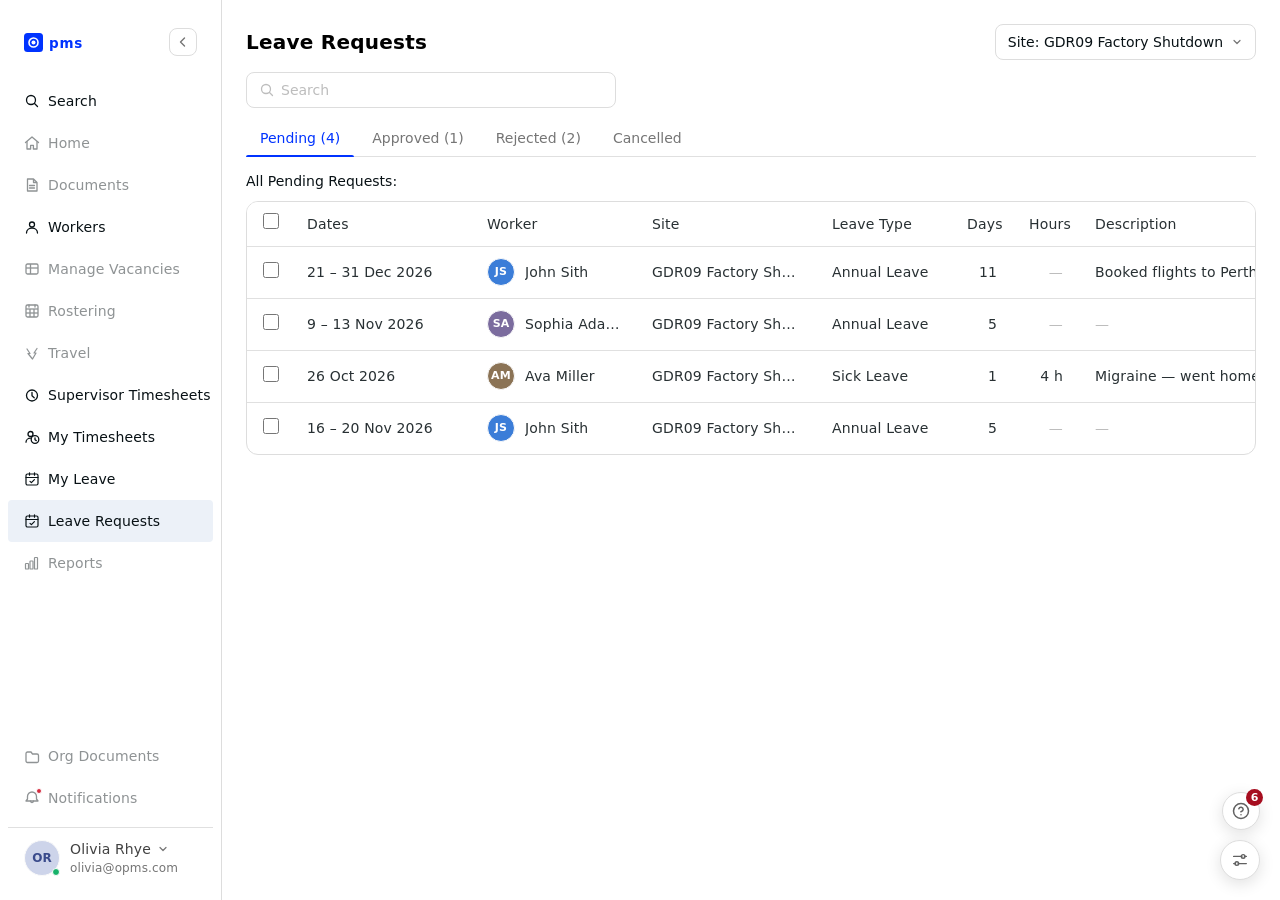
==== leave-requests.html @ f4645d9b "Leave follows the expense claim: a site to work in, a reason to refuse, a page to submit Co-Authored" ====
<!DOCTYPE html>
<html lang="en">
<head>
<meta charset="UTF-8" />
<meta name="viewport" content="width=device-width, initial-scale=1.0" />
<title>Leave Requests — OPMS</title>
<link rel="stylesheet" href="assets/tokens.css" />
<link rel="stylesheet" href="assets/shell.css" />
<style>
  /* ─── Leave Requests ────────────────────────────────────────────────
     Built to the shape of the Expense Claims manager screen: a tab per
     state, one row per request, and a details dialog with the queue down
     its left edge so a manager can work through the pile without going
     back to the table. What differs is what a request is made of —
     a stretch of days rather than an amount, and a balance it comes out
     of. */

  /* Several blocks here set display, which beats the browser's own
     [hidden] rule — so say it louder. */
  [hidden] { display: none !important; }

  .lr-caption { font-size: 14px; font-weight: 500; color: var(--text-main); margin-top: 4px; }

  /* ─── Tabs ──────────────────────────────────────────────────────── */
  .lr-tabs { display: flex; align-items: center; gap: 4px; border-bottom: 1px solid var(--grey-300); }
  .lr-tab {
    position: relative; height: 36px; padding: 0 14px; border: none; background: none;
    cursor: pointer; font-family: var(--fs-sans); font-size: 14px; font-weight: 500;
    color: var(--grey-600); white-space: nowrap;
  }
  .lr-tab:hover { color: var(--text-main); }
  .lr-tab.on { color: var(--primary); }
  .lr-tab.on::after {
    content: ''; position: absolute; left: 0; right: 0; bottom: -1px; height: 2px;
    background: var(--primary); border-radius: 2px 2px 0 0;
  }
  .lr-tab .n { color: inherit; }

  /* ─── Table ─────────────────────────────────────────────────────── */
  .who { display: flex; align-items: center; gap: 10px; min-width: 0; }
  .who .av {
    width: 28px; height: 28px; border-radius: 50%; flex-shrink: 0;
    display: flex; align-items: center; justify-content: center;
    font-size: 11px; font-weight: 600; color: var(--white);
  }
  .who .nm { overflow: hidden; text-overflow: ellipsis; white-space: nowrap; }
  td.num, th.num { text-align: right; font-variant-numeric: tabular-nums; }
  td.col-view, th.col-view { text-align: right; }
  .view-link {
    background: none; border: none; cursor: pointer; padding: 0;
    font-family: var(--fs-sans); font-size: 14px; font-weight: 500; color: var(--primary);
  }
  .view-link:hover { text-decoration: underline; }
  #lr-table td { overflow: hidden; white-space: nowrap; text-overflow: ellipsis; }
  .lr-when { font-weight: 500; }
  /* Picking several at once. Only the pending tab has anything to act
     on, so only it carries the column. */
  td.col-pick, th.col-pick { padding-right: 0; }
  .lr-check {
    width: 16px; height: 16px; margin: 0; cursor: pointer;
    accent-color: var(--primary);
  }
  /* The bar stands in for the caption rather than appearing under it:
     one line in that place, saying either what the tab is or what has
     been picked out of it. */
  .lr-bulk {
    display: flex; align-items: center; gap: 12px;
    margin: 12px 0 2px; padding: 10px 14px; border-radius: 10px;
    background: var(--bg-blue-light); border: 1px solid #ccd8f7;
  }
  .lr-bulk[hidden] { display: none; }
  .lr-bulk .n { font-size: 14px; font-weight: 600; color: var(--text-main); }
  .lr-bulk .sp { margin-left: auto; display: flex; align-items: center; gap: 8px; }
  .lr-bulk .btn-text {
    border: none; background: none; cursor: pointer; padding: 0 4px;
    font-family: var(--fs-sans); font-size: 13px; color: var(--grey-700);
  }
  .lr-bulk .btn-text:hover { color: var(--text-main); }
  body.has-picked .lr-caption { display: none; }
  .lr-empty { padding: 40px 16px; text-align: center; color: var(--grey-600); font-size: 14px; }

  /* ─── Details dialog ────────────────────────────────────────────────
     Queue on the left, the request in the middle, whatever was attached
     to it on the right — the manager's three questions in reading
     order: what else is waiting, what is this, and is it evidenced. */
  /* The roster needs the room: 64px a day over four weeks does not fit
     in a dialog sized for a form. */
  /* Sized to what is in it. The old 96vw × 90vh was cut for a roster
     that ran the width of the screen; a calendar is a compact thing and
     the rest was empty dialog. */
  .rd-modal { width: min(96vw, 1340px); max-width: 96vw; height: auto; max-height: 90vh; }
  .rd-queue-list { max-height: none; }
  .rd-body { display: grid; grid-template-columns: 260px 1fr; min-height: 0; }
  .rd-queue { border-right: 1px solid var(--grey-300); display: flex; flex-direction: column; min-height: 0; }
  .rd-queue-head {
    display: flex; align-items: center; justify-content: space-between; gap: 8px;
    padding: 14px 16px; font-size: 14px; font-weight: 500; color: var(--text-main);
  }
  .rd-queue-list { overflow-y: auto; padding: 0 8px 12px; display: flex; flex-direction: column; gap: 2px; }
  .rd-q-item {
    text-align: left; border: none; background: none; cursor: pointer;
    padding: 10px 12px; border-radius: 8px; font-family: var(--fs-sans);
    display: flex; flex-direction: column; gap: 2px; min-width: 0;
  }
  .rd-q-item:hover { background: var(--grey-100); }
  .rd-q-item.on { background: var(--grey-200); }
  .rd-q-item .t { font-size: 14px; font-weight: 500; color: var(--text-main); overflow: hidden; text-overflow: ellipsis; white-space: nowrap; }
  .rd-q-item .s { font-size: 12px; color: var(--grey-600); overflow: hidden; text-overflow: ellipsis; white-space: nowrap; }
  .rd-main { display: flex; flex-direction: column; min-width: 0; min-height: 0; }
  .rd-main-head {
    display: flex; align-items: center; gap: 16px;
    padding: 14px 24px; border-bottom: 1px solid var(--grey-300);
  }
  .rd-main-title { font-size: 15px; font-weight: 600; color: var(--text-main); min-width: 0; overflow: hidden; text-overflow: ellipsis; white-space: nowrap; }
  .rd-actions { display: flex; align-items: center; gap: 8px; margin-left: auto; flex-shrink: 0; }
  .btn-reject {
    height: 36px; padding: 0 16px; border-radius: 8px; cursor: pointer;
    background: var(--white); border: 1px solid var(--grey-350);
    font-family: var(--fs-sans); font-size: 14px; font-weight: 500; color: var(--grey-800);
  }
  .btn-reject:hover { border-color: var(--error); color: var(--error); }

  /* The request is read once; the roster is scanned, so it takes the
     room. */
  /* start, not stretch: the details card is as tall as what it says. */
  .rd-split {
    display: grid; grid-template-columns: 340px minmax(0, 1fr); gap: 20px;
    padding: 20px 24px; min-height: 0; overflow: auto; align-items: start;
  }
  .rd-card { border: 1px solid var(--grey-350); border-radius: 10px; padding: 16px; }
  .rd-card-title { font-size: 14px; font-weight: 600; color: var(--text-main); margin-bottom: 12px; }
  .rd-rows { display: grid; grid-template-columns: 116px 1fr; gap: 10px 16px; align-items: baseline; }
  .rd-rows dt { font-size: 13px; color: var(--grey-600); }
  .rd-rows dd { font-size: 14px; color: var(--text-main); margin: 0; }
  .rd-note { font-size: 13px; line-height: 18px; color: var(--grey-700); }

  /* The attachment pane, with the viewer's own controls — the same set
     the expense screen carries, since it is the same kind of thing. */
  .rd-doc { display: flex; flex-direction: column; gap: 10px; min-height: 0; }

  /* ─── The worker's roster ───────────────────────────────────────────
     The rostering screen's own board, to its own measurements: a 285px
     sticky label column, 64px a day, a 56×24 block in each cell, rows of
     32/32/36 for project, position and worker, and the same hover rings.
     Copied rather than approximated, because a board a manager already
     reads daily should not be a second dialect of itself. */
  .rd-roster {
    position: relative;
    display: flex; flex-direction: column; gap: 12px; min-width: 0; min-height: 0;
    border: 1px solid var(--grey-350); border-radius: 10px; padding: 16px;
  }
  .rd-roster-head { display: flex; align-items: center; gap: 12px; }
  .ros-nav { display: flex; align-items: center; gap: 6px; margin-left: auto; }
  .ros-month { font-size: 13px; color: var(--grey-700); min-width: 150px; text-align: center; }

  .ros-clash { font-size: 13px; line-height: 18px; }
  .ros-clash.hit { color: var(--error); font-weight: 500; }
  .ros-clash.free { color: #289e1a; font-weight: 500; }
  /* Two panes, one at a time. */
  .rd-right { display: flex; flex-direction: column; gap: 12px; min-width: 0; min-height: 0; }
  .rd-rtabs { display: flex; gap: 4px; padding: 3px; background: var(--grey-100); border-radius: 9px; }
  .rd-rtab {
    flex: 1 1 0; height: 32px; border: none; background: none; border-radius: 7px;
    font-family: var(--fs-sans); font-size: 14px; font-weight: 500; color: var(--grey-600);
    cursor: pointer;
  }
  .rd-rtab.on { background: var(--white); color: var(--text-main); box-shadow: 0 1px 2px rgba(16, 24, 40, 0.1); }
  .rd-rtab:disabled { color: var(--grey-400); cursor: default; }
  .rd-doc[hidden], .rd-roster[hidden] { display: none; }
  .rd-doc {
    border: 1px solid var(--grey-350); border-radius: 10px; padding: 16px;
  }

  /* ─── Rejecting says why ───────────────────────────────────────── */
  .modal.rj-modal { max-width: 520px; }
  .rj-modal .modal-body { padding: 18px 24px 8px; }
  .rj-lead { margin: 0 0 10px; font-size: 14px; color: var(--text-main); }
  #rj-note {
    width: 100%; resize: vertical; min-height: 96px; padding: 10px 12px;
    border-radius: 8px; border: 1px solid var(--grey-350); background: var(--white);
    font-family: var(--fs-sans); font-size: 14px; line-height: 20px; color: var(--text-main);
  }
  #rj-note:focus { outline: none; border-color: var(--primary); }
  .rj-count { margin-top: 6px; text-align: right; font-size: 12px; color: var(--grey-600); }
  .rj-modal .modal-footer { padding: 12px 24px 20px; }
  /* Why it was turned down, where the request is read. */
  .rd-why {
    margin-top: 12px; padding: 10px 12px; border-radius: 8px;
    background: #fdecee; font-size: 13px; line-height: 18px; color: var(--text-main);
  }
  .rd-why b { display: block; margin-bottom: 2px; color: var(--error); }

  .ros-clash .ros-off {
    display: block; margin-top: 2px; font-weight: 400; color: var(--grey-600);
  }

  /* ─── Two months, side by side ──────────────────────────────────
     Never one, never three: a request near a month boundary needs the
     next month whatever its length, and a length-dependent view is one
     more thing to understand before you can read it. Scrolls freely
     both ways, because a manager checking a clash often wants the week
     before it as much as the week of it. */
  .ros-cal { display: grid; grid-template-columns: 1fr 1fr; gap: 10px 22px; min-width: 0; }
  .cal-m-head {
    font-size: 13px; font-weight: 600; color: var(--text-main);
    height: 22px; display: flex; align-items: center;
  }
  .cal-grid { display: grid; grid-template-columns: repeat(7, minmax(0, 1fr)); gap: 3px; }
  .cal-dow {
    height: 20px; display: flex; align-items: center; justify-content: center;
    font-size: 11px; font-weight: 500; color: var(--grey-600);
  }
  /* Every day is a cell of the same size whether or not anything is on
     it, so the shape of a month is the shape of the month. */
  .cal-day {
    position: relative; height: 34px; border-radius: 6px; border: none; padding: 0;
    display: flex; align-items: center; justify-content: center;
    font-family: var(--fs-sans); font-size: 12.5px; color: var(--text-main);
    background: none; cursor: default;
  }
  .cal-day.out { color: var(--grey-400); }
  .cal-day.on { cursor: pointer; }
  .cal-day.on:hover, .cal-day.open { box-shadow: 0 0 0 1px var(--primary); }
  /* The days being asked for, drawn over whatever is under them: the
     question is what the leave lands on, so both have to be legible.
     A bar under the day rather than a ring around it — a ring is the
     shape of something you can press, and these are not. */
  .cal-day.req { font-weight: 600; color: #8a5200; }
  .cal-day.req::before {
    content: ''; position: absolute; left: 5px; right: 5px; bottom: 3px;
    height: 3px; border-radius: 2px; background: #d4820c;
  }
  /* Today moves to a corner, so it is not a second bar under a number. */
  .cal-day.today::after {
    content: ''; position: absolute; top: 4px; right: 4px;
    width: 4px; height: 4px; border-radius: 50%; background: var(--grey-400);
  }

  /* Hover says it on a desktop, a tap says it on a tablet — the same
     three lines either way. */
  /* Placed against the window, not against the card: a calendar is only
     six rows tall, and a panel kept inside it had nowhere to go but over
     the month it was explaining. */
  .cal-pop {
    position: fixed; z-index: 340; width: 232px; padding: 10px 12px;
    border-radius: 8px; background: var(--white);
    border: 1px solid var(--grey-300); box-shadow: var(--shadow-dropdown);
  }
  .cal-pop[hidden] { display: none; }
  .cal-pop .cp-when { font-size: 12px; font-weight: 600; color: var(--text-main); margin-bottom: 8px; }
  .cal-pop .cp-when .req { color: #8a5200; font-weight: 600; }
  .cal-pop dl { display: grid; grid-template-columns: 74px 1fr; gap: 3px 10px; margin: 0; }
  .cal-pop dt { font-size: 11px; color: var(--grey-600); }
  .cal-pop dd { font-size: 12px; line-height: 16px; color: var(--text-main); margin: 0; }
  .cal-pop .cp-sep { height: 1px; background: var(--grey-300); margin: 8px 0; }
  .cal-pop .cp-none { font-size: 12px; color: var(--grey-600); }

  .ros-key { display: flex; flex-wrap: wrap; gap: 6px 16px; font-size: 11px; color: var(--grey-600); }
  .ros-key span { display: inline-flex; align-items: center; gap: 6px; }
  .ros-key .sw { width: 12px; height: 12px; border-radius: 3px; display: inline-block; }
  .sw-day { background: #ddd3f7; } .sw-night { background: #f8c0e4; }
  .sw-travel { background: #b9e3e6; }
  /* The requested days are marked by the bar under them, so the key
     shows the bar rather than a fill they do not have. */
  .ros-key .sw-leave {
    background: none; border-radius: 0; height: 3px; width: 14px;
    align-self: center; background-color: #d4820c;
  }
  .rd-doc-bar { display: flex; align-items: center; gap: 6px; }
  .doc-btn {
    width: 28px; height: 28px; border-radius: 6px; cursor: pointer;
    background: var(--white); border: 1px solid var(--grey-350); color: var(--grey-700);
    display: inline-flex; align-items: center; justify-content: center;
  }
  .doc-btn:hover { border-color: var(--primary); color: var(--primary); }
  .doc-btn:disabled { color: var(--grey-400); cursor: default; border-color: var(--grey-350); }
  .doc-page { font-size: 12px; color: var(--grey-600); margin: 0 4px; }
  .rd-doc-bar .right { margin-left: auto; display: flex; gap: 6px; }
  .rd-doc-stage {
    flex: 1; min-height: 220px; border-radius: 10px; background: var(--grey-100);
    display: flex; align-items: center; justify-content: center; padding: 20px;
  }
  .doc-sheet {
    background: var(--white); border-radius: 4px; padding: 20px 22px; width: 240px;
    box-shadow: 0 2px 10px rgba(8,17,21,0.12); transform-origin: center;
  }
  .doc-sheet h4 { font-size: 13px; font-weight: 700; color: var(--text-main); margin-bottom: 10px; }
  .doc-sheet p { font-size: 10px; line-height: 15px; color: var(--grey-700); }
  .doc-none { font-size: 13px; color: var(--grey-600); }

  /* ─── A phone gets one column ───────────────────────────────────── */
  body.is-narrow .rd-modal { height: auto; max-height: 88vh; }
  body.is-narrow .rd-modal { max-width: 100vw; width: 100%; height: auto; max-height: 88vh; }
  body.is-narrow .rd-body { grid-template-columns: 1fr; }
  body.is-narrow .rd-queue { display: none; }
  body.is-narrow .rd-split { grid-template-columns: 1fr; }
  /* One month at a time once there is no room for two side by side. */
  body.is-narrow .ros-cal { grid-template-columns: 1fr; }
  body.is-narrow .lr-tabs { overflow-x: auto; }
</style>
</head>
<body data-module="leave">

<div class="page">
  <aside id="shell-sidebar"></aside>

  <main class="main">
    <div class="content">

      <div class="page-header">
        <h1 class="page-title">Leave Requests</h1>
        <div class="header-actions">
          <!-- One site at a time: an approver works a site, and the rules
               a request is read against — whether a weekend counts, for
               one — are the site's own. -->
          <div class="dd-wrap" id="site-dd">
            <button class="dd-trigger" type="button">
              <span>Site: <span id="site-dd-value"></span></span>
              <svg class="dd-caret" width="12" height="12" viewBox="0 0 12 12" fill="none"><path d="M3 4.5l3 3 3-3" stroke="currentColor" stroke-width="1.2" stroke-linecap="round" stroke-linejoin="round"/></svg>
            </button>
            <div class="dd-panel" id="site-dd-panel"></div>
          </div>
        </div>
      </div>

      <div class="search-wrap">
        <label class="search-bar">
          <svg class="search-icon" width="16" height="16" viewBox="0 0 16 16" fill="none"><circle cx="7" cy="7" r="4.5" stroke="currentColor" stroke-width="1.3"/><path d="M10.5 10.5l3 3" stroke="currentColor" stroke-width="1.3" stroke-linecap="round"/></svg>
          <input class="search-input-el" id="search" type="text" placeholder="Search" autocomplete="off" />
          <button class="search-clear" id="search-clear" type="button" aria-label="Clear search">
            <svg width="12" height="12" viewBox="0 0 12 12" fill="none"><path d="M3 3l6 6M9 3l-6 6" stroke="currentColor" stroke-width="1.4" stroke-linecap="round"/></svg>
          </button>
        </label>
      </div>

      <div class="lr-tabs" id="lr-tabs"></div>
      <div class="lr-caption" id="lr-caption"></div>
      <!-- Settling a pile one at a time is the whole job on a Monday, so
           the pile can be settled at once. Whether the client will allow
           it without opening each one is a question on this screen. -->
      <div class="lr-bulk" id="lr-bulk" hidden>
        <span class="n" id="lr-bulk-n"></span>
        <button class="btn-text" type="button" id="lr-bulk-clear">Clear</button>
        <span class="sp">
          <button class="btn-reject" type="button" id="lr-bulk-reject">Reject</button>
          <button class="btn-primary" type="button" id="lr-bulk-approve">Approve</button>
        </span>
      </div>

      <div class="table-card">
        <div class="table-scroll">
          <table id="lr-table">
            <colgroup>
              <!-- Every column is measured. The table lays out fixed, so a
                   column left to take what is spare takes nothing once the
                   rest add up past the width — and its heading sits on top
                   of its neighbour's. -->
              <col class="c-pick" style="width:44px" />
              <col style="width:180px" /><col style="width:165px" /><col style="width:180px" />
              <col style="width:135px" /><col style="width:62px" /><col style="width:66px" />
              <col style="width:230px" /><col style="width:140px" /><col style="width:112px" /><col style="width:80px" />
            </colgroup>
            <thead>
              <!-- A manager's question is when someone is away, so that is
                   the heading of the row rather than the kind of leave. -->
              <tr>
                <th class="col-pick"><input class="lr-check" type="checkbox" id="lr-all" aria-label="Select every request in this tab" /></th>
                <th>Dates</th><th>Worker</th><th>Site</th>
                <th>Leave Type</th>
                <th class="num" id="th-days">Days</th>
                <th class="num" data-tip="Hours are only given for a single day">Hours</th>
                <th>Description</th><th>Approver</th><th>Created</th><th class="col-view"></th>
              </tr>
            </thead>
            <tbody id="lr-body"></tbody>
          </table>
        </div>
        <div class="lr-empty" id="lr-empty" hidden></div>
      </div>

    </div>
  </main>
</div>

<!-- ── Request details ──────────────────────────────────────────── -->
<div class="modal-backdrop" id="rd-modal" role="dialog" aria-modal="true" aria-labelledby="rd-title">
  <div class="modal rd-modal">
    <div class="modal-header">
      <div class="modal-heading">
        <span class="modal-title" id="rd-title">Request Details</span>
      </div>
      <button class="modal-close" type="button" data-close aria-label="Close">
        <svg width="16" height="16" viewBox="0 0 16 16" fill="none"><path d="M4 4l8 8M12 4l-8 8" stroke="currentColor" stroke-width="1.6" stroke-linecap="round"/></svg>
      </button>
    </div>

    <div class="modal-body rd-body">
      <div class="rd-queue">
        <div class="rd-queue-head">
          <span id="rd-queue-title">All Pending Requests</span>
          <svg width="16" height="16" viewBox="0 0 16 16" fill="none" aria-hidden="true"><path d="M2.5 4h11M4.5 8h7M6.5 12h3" stroke="currentColor" stroke-width="1.3" stroke-linecap="round"/></svg>
        </div>
        <div class="rd-queue-list" id="rd-queue-list"></div>
      </div>

      <div class="rd-main">
        <div class="rd-main-head">
          <span class="rd-main-title" id="rd-main-title"></span>
          <div class="rd-actions" id="rd-actions">
            <button class="btn-primary" type="button" id="rd-approve">Approve</button>
            <button class="btn-reject" type="button" id="rd-reject">Reject</button>
          </div>
        </div>

        <div class="rd-split">
          <div class="rd-card">
            <div class="rd-card-title">Details</div>
            <dl class="rd-rows" id="rd-rows"></dl>
            <!-- Why it was turned down, where the request is read. -->
            <div class="rd-why" id="rd-why" hidden></div>
          </div>

          <!-- Two kinds of evidence, one place. The roster answers "is
               this person on shift those days"; the attachment answers
               "is this request backed by anything". They are read one at
               a time, so they take turns rather than space. -->
          <div class="rd-right">
          <div class="rd-rtabs" id="rd-rtabs">
            <button class="rd-rtab on" type="button" data-rt="roster">Roster</button>
            <button class="rd-rtab" type="button" data-rt="doc" id="rt-doc">Attachment</button>
          </div>
          <div class="rd-roster" id="pane-roster">
            <div class="rd-roster-head">
              <span class="rd-card-title" id="ros-title">Roster</span>
              <span class="ros-nav">
                <button class="doc-btn" type="button" id="ros-prev" aria-label="Earlier">
                  <svg width="14" height="14" viewBox="0 0 16 16" fill="none"><path d="M10 3.5L5.5 8l4.5 4.5" stroke="currentColor" stroke-width="1.4" stroke-linecap="round" stroke-linejoin="round"/></svg>
                </button>
                <span class="ros-month" id="ros-month"></span>
                <button class="doc-btn" type="button" id="ros-next" aria-label="Later">
                  <svg width="14" height="14" viewBox="0 0 16 16" fill="none"><path d="M6 3.5L10.5 8 6 12.5" stroke="currentColor" stroke-width="1.4" stroke-linecap="round" stroke-linejoin="round"/></svg>
                </button>
              </span>
            </div>
            <div class="ros-clash" id="ros-clash"></div>
            <div class="ros-cal" id="ros-cal"></div>
            <div class="ros-key">
              <span><i class="sw sw-day"></i>Day shift</span>
              <span><i class="sw sw-night"></i>Night shift</span>
              <span><i class="sw sw-travel"></i>Travel</span>
              <span><i class="sw sw-leave"></i>Requested leave</span>
            </div>
            <!-- Hover on a desktop, tap on a tablet: the same three
                 lines either way, next to the day they are about. -->
            <div class="cal-pop" id="cal-pop" hidden></div>
          </div>

          <div class="rd-doc" id="pane-doc" hidden>
            <div class="rd-doc-bar">
              <button class="doc-btn" type="button" id="doc-out" aria-label="Zoom out">
                <svg width="14" height="14" viewBox="0 0 16 16" fill="none"><circle cx="7" cy="7" r="4.5" stroke="currentColor" stroke-width="1.3"/><path d="M5 7h4M10.5 10.5l3 3" stroke="currentColor" stroke-width="1.3" stroke-linecap="round"/></svg>
              </button>
              <button class="doc-btn" type="button" id="doc-in" aria-label="Zoom in">
                <svg width="14" height="14" viewBox="0 0 16 16" fill="none"><circle cx="7" cy="7" r="4.5" stroke="currentColor" stroke-width="1.3"/><path d="M5 7h4M7 5v4M10.5 10.5l3 3" stroke="currentColor" stroke-width="1.3" stroke-linecap="round"/></svg>
              </button>
              <button class="doc-btn" type="button" id="doc-prev" aria-label="Previous page">
                <svg width="14" height="14" viewBox="0 0 16 16" fill="none"><path d="M10 3.5L5.5 8l4.5 4.5" stroke="currentColor" stroke-width="1.4" stroke-linecap="round" stroke-linejoin="round"/></svg>
              </button>
              <span class="doc-page" id="doc-page">1/1</span>
              <button class="doc-btn" type="button" id="doc-next" aria-label="Next page">
                <svg width="14" height="14" viewBox="0 0 16 16" fill="none"><path d="M6 3.5L10.5 8 6 12.5" stroke="currentColor" stroke-width="1.4" stroke-linecap="round" stroke-linejoin="round"/></svg>
              </button>
              <span class="right">
                <button class="doc-btn" type="button" aria-label="Download" data-tip="Download">
                  <svg width="14" height="14" viewBox="0 0 16 16" fill="none"><path d="M8 2.5v7m0 0L5.5 7M8 9.5L10.5 7M3 12.5h10" stroke="currentColor" stroke-width="1.3" stroke-linecap="round" stroke-linejoin="round"/></svg>
                </button>
                <button class="doc-btn" type="button" aria-label="Open" data-tip="Open in a new tab">
                  <svg width="14" height="14" viewBox="0 0 16 16" fill="none"><path d="M11.2 2.8l2 2L6 12H4v-2l7.2-7.2z" stroke="currentColor" stroke-width="1.3" stroke-linejoin="round"/></svg>
                </button>
              </span>
            </div>
            <div class="rd-doc-stage" id="doc-stage"></div>
          </div>
          </div>
        </div>
      </div>
    </div>
  </div>
</div>

<!-- ── Rejecting says why ───────────────────────────────────────────
     The same dialog the expense screen uses to reject a claim: one
     comment, capped, and nothing is rejected without it. -->
<div class="modal-backdrop" id="rj-modal" role="dialog" aria-modal="true" aria-labelledby="rj-title">
  <div class="modal rj-modal">
    <div class="modal-header">
      <div class="modal-heading">
        <span class="modal-title" id="rj-title">Reject Request</span>
      </div>
      <button class="modal-close" type="button" data-close aria-label="Close">
        <svg width="16" height="16" viewBox="0 0 16 16" fill="none"><path d="M4 4l8 8M12 4l-8 8" stroke="currentColor" stroke-width="1.6" stroke-linecap="round"/></svg>
      </button>
    </div>
    <div class="modal-body">
      <p class="rj-lead">Please, add your comment:</p>
      <textarea id="rj-note" maxlength="120" rows="4"
        placeholder="Type here why the request is rejected&hellip;"></textarea>
      <div class="rj-count"><span id="rj-n">0</span>/120</div>
    </div>
    <div class="modal-footer">
      <div class="modal-footer-actions">
        <button class="btn-outline" type="button" data-close>Cancel</button>
        <button class="btn-primary" type="button" id="rj-save" disabled>Save</button>
      </div>
    </div>
  </div>
</div>

<script src="assets/shell.js"></script>
<script>
(function () {
  'use strict';

  function el(id) { return document.getElementById(id); }

  /* ─── Mock data ───────────────────────────────────────────────────
     Hardcoded, as in every other OPMS prototype — there is no backend. */
  var TYPES = ['Annual Leave', 'Sick Leave', 'Parental Leave', 'Unpaid Leave'];
  /* A request belongs to a site, and is approved by a person — both are
     part of what is being decided, so both travel on the request. */
  var SITES = ['MMA VIGILANT \u2013 360', 'MMA VIGILANT ROV', 'SA BHP OLYMPIC DAM',
    'GDR09 Factory Shutdown', 'GDR12 Tank Farm Shutdown'];
  var APPROVERS = ['Grace Okafor', 'Tom Halloran', 'Priya Nair', 'Marcus Webb', 'Olivia Rhye'];

  var WORKERS = [
    { name: 'John Sith',    colour: '#3b7dd8' },
    { name: 'Emma Stone',   colour: '#c4845c' },
    { name: 'Sophia Adams', colour: '#7b6c9e' },
    { name: 'Olivia Brown', colour: '#4a9b6f' },
    { name: 'Olivia Rhye',  colour: '#b85555' },
    { name: 'Liam Baker',   colour: '#3a7ab5' },
    { name: 'Noah Davis',   colour: '#5b8c8c' },
    { name: 'Ava Miller',   colour: '#8b7355' }
  ];
  function worker(n) { return WORKERS.filter(function (w) { return w.name === n; })[0] || WORKERS[0]; }
  function initials(n) { return n.split(' ').map(function (p) { return p[0]; }).join('').slice(0, 2); }

  var MONTHS = ['Jan','Feb','Mar','Apr','May','Jun','Jul','Aug','Sep','Oct','Nov','Dec'];
  function fmt(iso) {
    var d = new Date(iso + 'T00:00:00');
    return d.getDate() + ' ' + MONTHS[d.getMonth()] + ' ' + d.getFullYear();
  }
  /* A stretch of days reads as one thing when it is one month, and as
     two when it crosses one. */
  function fmtRange(a, b) {
    if (a === b) return fmt(a);
    var x = new Date(a + 'T00:00:00'), y = new Date(b + 'T00:00:00');
    if (x.getMonth() === y.getMonth() && x.getFullYear() === y.getFullYear()) {
      return x.getDate() + ' – ' + fmt(b);
    }
    return fmt(a) + ' – ' + fmt(b);
  }
  /* Whether a weekend counts is a property of the site, not of leave.
     A vessel on a two-and-one swing works Saturdays, so a Saturday in
     the middle of a stretch is a day off that has to be given; a
     Monday-to-Friday site does not. Set in Site Settings. */
  var SITE_SETTINGS = {
    'MMA VIGILANT \u2013 360':      { weekends: true },
    'MMA VIGILANT ROV':          { weekends: true },
    'SA BHP OLYMPIC DAM':        { weekends: false },
    'GDR09 Factory Shutdown':    { weekends: true },
    'GDR12 Tank Farm Shutdown':  { weekends: false }
  };
  function weekendsCount(site) {
    var c = SITE_SETTINGS[site];
    return !!(c && c.weekends);
  }
  function spanDays(a, b) {
    var d = new Date(a + 'T00:00:00'), end = new Date(b + 'T00:00:00'), n = 0;
    while (d <= end) { n++; d.setDate(d.getDate() + 1); }
    return n;
  }
  /* The number on the request, by the rule of the site it belongs to. */
  function daysOf(r) {
    return weekendsCount(r.site) ? spanDays(r.from, r.to) : workingDays(r.from, r.to);
  }
  function daysRule(site) {
    return weekendsCount(site)
      ? 'This site counts every day, weekends included'
      : 'This site counts weekdays only \u2014 weekends are not leave';
  }
  function workingDays(a, b) {
    var d = new Date(a + 'T00:00:00'), end = new Date(b + 'T00:00:00'), n = 0;
    while (d <= end) {
      var w = d.getDay();
      if (w !== 0 && w !== 6) n++;
      d.setDate(d.getDate() + 1);
    }
    return n;
  }

  /* Hours are only ever asked for on a single day. A stretch of dates
     is whole days by definition, and someone wanting two half-days
     raises two requests — which is how the client's own payroll works. */
  var REQUESTS = [
    { id: 1,  who: 'John Sith',    site: 'GDR09 Factory Shutdown',   type: 'Annual Leave',   from: '2026-12-21', to: '2026-12-31', hours: null, approver: 'Grace Okafor', made: '2026-10-14', why: 'Booked flights to Perth over Christmas.', doc: null, state: 'pending' },
    { id: 2,  who: 'Emma Stone',   site: 'MMA VIGILANT ROV',         type: 'Sick Leave',     from: '2026-10-27', to: '2026-10-29', hours: null, approver: 'Priya Nair',   made: '2026-10-26', why: 'Flu \u2014 certificate attached.', doc: 'Medical Certificate', state: 'pending' },
    { id: 3,  who: 'Sophia Adams', site: 'GDR09 Factory Shutdown',   type: 'Annual Leave',   from: '2026-11-09', to: '2026-11-13', hours: null, approver: 'Tom Halloran', made: '2026-10-20', why: '', doc: null, state: 'pending' },
    { id: 4,  who: 'Olivia Brown', site: 'SA BHP OLYMPIC DAM',       type: 'Parental Leave', from: '2027-01-11', to: '2027-04-02', hours: null, approver: 'Marcus Webb',  made: '2026-10-02', why: 'First child, due early January.', doc: 'Birth Certificate', state: 'pending' },
    { id: 5,  who: 'Olivia Rhye',  site: 'GDR12 Tank Farm Shutdown', type: 'Unpaid Leave',   from: '2026-11-02', to: '2026-11-06', hours: null, approver: 'Grace Okafor', made: '2026-10-22', why: 'Moving house.', doc: null, state: 'pending' },
    { id: 6,  who: 'Liam Baker',   site: 'MMA VIGILANT \u2013 360',    type: 'Annual Leave',   from: '2026-11-23', to: '2026-11-27', hours: null, approver: 'Grace Okafor', made: '2026-10-25', why: '', doc: null, state: 'pending' },
    { id: 7,  who: 'Noah Davis',   site: 'SA BHP OLYMPIC DAM',       type: 'Unpaid Leave',   from: '2026-10-29', to: '2026-10-30', hours: null, approver: 'Marcus Webb',  made: '2026-10-26', why: 'Family funeral interstate.', doc: null, state: 'pending' },
    { id: 8,  who: 'Ava Miller',   site: 'GDR09 Factory Shutdown',   type: 'Sick Leave',     from: '2026-10-26', to: '2026-10-26', hours: 4,    approver: 'Tom Halloran', made: '2026-10-26', why: 'Migraine \u2014 went home after the crib break.', doc: null, state: 'pending' },
    { id: 9,  who: 'John Sith',    site: 'GDR09 Factory Shutdown',   type: 'Annual Leave',   from: '2026-11-16', to: '2026-11-20', hours: null, approver: 'Grace Okafor', made: '2026-10-19', why: '', doc: null, state: 'pending' },
    { id: 10, who: 'Emma Stone',   site: 'MMA VIGILANT ROV',         type: 'Annual Leave',   from: '2027-02-01', to: '2027-02-12', hours: null, approver: 'Priya Nair',   made: '2026-10-23', why: 'Wedding and honeymoon.', doc: null, state: 'pending' },

    { id: 11, who: 'Olivia Brown', site: 'SA BHP OLYMPIC DAM',       type: 'Annual Leave',   from: '2026-10-05', to: '2026-10-09', hours: null, approver: 'Marcus Webb',  made: '2026-09-11', why: '', doc: null, state: 'approved' },
    { id: 12, who: 'Liam Baker',   site: 'MMA VIGILANT \u2013 360',    type: 'Sick Leave',     from: '2026-09-28', to: '2026-09-29', hours: null, approver: 'Grace Okafor', made: '2026-09-28', why: 'Dental surgery.', doc: 'Medical Certificate', state: 'approved' },
    { id: 13, who: 'Ava Miller',   site: 'GDR09 Factory Shutdown',   type: 'Annual Leave',   from: '2026-10-12', to: '2026-10-16', hours: null, approver: 'Tom Halloran', made: '2026-09-02', why: '', doc: null, state: 'approved' },
    { id: 14, who: 'Noah Davis',   site: 'SA BHP OLYMPIC DAM',       type: 'Unpaid Leave',   from: '2026-09-21', to: '2026-09-25', hours: null, approver: 'Marcus Webb',  made: '2026-09-01', why: 'Studying for exams.', doc: null, state: 'approved' },
    { id: 18, who: 'Liam Baker',   site: 'MMA VIGILANT \u2013 360',    type: 'Sick Leave',     from: '2026-10-20', to: '2026-10-20', hours: 3,    approver: 'Grace Okafor', made: '2026-10-20', why: 'Specialist appointment.', doc: null, state: 'approved' },

    { id: 15, who: 'Sophia Adams', site: 'GDR09 Factory Shutdown',   type: 'Annual Leave',   from: '2026-10-05', to: '2026-10-23', hours: null, approver: 'Tom Halloran', made: '2026-09-15', why: 'Three weeks over the shutdown.', doc: null, state: 'rejected' },
    { id: 16, who: 'John Sith',    site: 'GDR09 Factory Shutdown',   type: 'Unpaid Leave',   from: '2026-09-14', to: '2026-09-18', hours: null, approver: 'Grace Okafor', made: '2026-09-10', why: '', doc: null, state: 'rejected' },

    { id: 17, who: 'Emma Stone',   site: 'MMA VIGILANT ROV',         type: 'Annual Leave',   from: '2026-10-19', to: '2026-10-23', hours: null, approver: 'Priya Nair',   made: '2026-09-20', why: 'No longer needed.', doc: null, state: 'cancelled' }
  ];

  /* ─── What each worker is rostered on ──────────────────────────────
     A worker is often on more than one thing at once, so this is a list
     per worker rather than a single shift: a project, the shift within
     it, and the pattern of days it runs. */
  var ROSTER = {
    'John Sith': [
      { project: 'GDR09 Factory Shutdown', work: 'Boilermaker', shift: 'Day Shift', kind: 'day',
        from: '2026-11-30', to: '2027-01-15', pattern: 'weekdays' },
      { project: 'GDR12 Tank Farm Shutdown', work: 'Mechanical Fitter', shift: 'Day Shift', kind: 'day',
        from: '2026-12-14', to: '2026-12-24', pattern: 'mwf' }
    ],
    'Emma Stone': [
      { project: 'MMA VIGILANT ROV', work: 'Deck Crew', shift: 'Day Shift', kind: 'day',
        from: '2026-10-19', to: '2026-11-13', pattern: 'weekdays' }
    ],
    'Sophia Adams': [
      { project: 'GDR09 Factory Shutdown', work: 'Welder', shift: 'Night Shift', kind: 'night',
        from: '2026-10-26', to: '2026-12-04', pattern: 'weekdays' },
      { project: 'Site transfer', work: 'Travel', shift: 'Travel day', kind: 'travel',
        from: '2026-11-09', to: '2026-11-09', pattern: 'all' }
    ],
    'Olivia Brown': [
      { project: 'SA BHP OLYMPIC DAM', work: 'Scaffolder', shift: 'Day Shift', kind: 'day',
        from: '2026-10-05', to: '2026-12-18', pattern: 'weekdays' }
    ],
    'Olivia Rhye': [
      { project: 'GDR12 Tank Farm Shutdown', work: 'Supervisor', shift: 'Day Shift', kind: 'day',
        from: '2026-10-12', to: '2026-12-11', pattern: 'weekdays' }
    ],
    'Liam Baker': [
      { project: 'MMA VIGILANT – 360', work: 'Electrician', shift: 'Day Shift', kind: 'day',
        from: '2026-10-05', to: '2026-11-20', pattern: 'weekdays' },
      { project: 'MMA VIGILANT ROV', work: 'Electrician', shift: 'Night Shift', kind: 'night',
        from: '2026-11-23', to: '2026-12-18', pattern: 'weekdays' }
    ],
    'Noah Davis': [
      { project: 'SA BHP OLYMPIC DAM', work: 'Rigger', shift: 'Day Shift', kind: 'day',
        from: '2026-10-19', to: '2026-11-27', pattern: 'weekdays' }
    ],
    'Ava Miller': [
      { project: 'GDR09 Factory Shutdown', work: 'Boilermaker', shift: 'Night Shift', kind: 'night',
        from: '2026-10-12', to: '2026-11-06', pattern: 'weekdays' },
      { project: 'Site transfer', work: 'Travel', shift: 'Travel day', kind: 'travel',
        from: '2026-10-26', to: '2026-10-26', pattern: 'all' }
    ]
  };
  function rosterFor(who) { return ROSTER[who] || []; }

  /* Not named iso: fmt() already takes a parameter by that name, and a
     function shadowed by a parameter is a bug waiting in the dark. */
  function isoOf(d) {
    return d.getFullYear() + '-' + pad2(d.getMonth() + 1) + '-' + pad2(d.getDate());
  }
  function pad2(n) { return (n < 10 ? '0' : '') + n; }
  function addDays(d, n) { var x = new Date(d.getTime()); x.setDate(x.getDate() + n); return x; }

  /* Is this assignment standing on that day? */
  function onDay(a, d) {
    var k = isoOf(d);
    if (k < a.from || k > a.to) return false;
    var w = d.getDay();
    if (a.pattern === 'weekdays') return w !== 0 && w !== 6;
    if (a.pattern === 'mwf') return w === 1 || w === 3 || w === 5;
    return true;
  }

  /* ─── State ───────────────────────────────────────────────────── */
  var TABS = [
    { k: 'pending',   label: 'Pending',   caption: 'All Pending Requests:' },
    { k: 'approved',  label: 'Approved',  caption: 'All Approved Requests:' },
    { k: 'rejected',  label: 'Rejected',  caption: 'All Rejected Requests:' },
    { k: 'cancelled', label: 'Cancelled', caption: 'All Cancelled Requests:' }
  ];
  var state = { tab: 'pending', q: '', site: SITES[3] };
  var openId = null;
  /* Only a pending request can be settled, so only that tab is pickable
     — a checkbox on a request that was decided in September offers
     something that does not exist. */
  var picked = Object.create(null);
  function canPick() { return state.tab === 'pending'; }
  function pickedIds() {
    return Object.keys(picked).filter(function (k) { return picked[k]; }).map(Number);
  }
  function clearPicked() { picked = Object.create(null); }

  function onSite(r) { return r.site === state.site; }
  function countOf(k) {
    return REQUESTS.filter(function (r) { return r.state === k && onSite(r); }).length;
  }
  function matches(r, q) {
    if (!q) return true;
    return [r.who, r.site, r.type, r.why, r.approver, fmtRange(r.from, r.to)]
      .join(' ').toLowerCase().indexOf(q) !== -1;
  }
  /* What a request is called wherever it is referred to as one thing:
     who is away and when. The kind of leave goes under it — it matters
     once you are reading the request, not while you are finding it. */
  function reqName(r) { return r.who + ', ' + fmtRange(r.from, r.to); }
  /* Whole days carry no hours, and a dash with nothing behind it reads
     as missing rather than as not applicable. */
  function hoursCell(r) {
    return r.hours == null
      ? '<span class="cell-empty" data-tip="Whole days">&mdash;</span>'
      : fmtNum(r.hours) + ' h';
  }
  function rowsFor(tab, q) {
    return REQUESTS.filter(function (r) { return r.state === tab && onSite(r) && matches(r, q); });
  }

  /* ─── The site being looked at ─────────────────────────────────── */
  var CHECK = '<svg class="dd-check" viewBox="0 0 14 14" fill="none"><path d="M2.5 7.5l3 3 6-7" stroke="currentColor" stroke-width="1.6" stroke-linecap="round" stroke-linejoin="round"/></svg>';
  function renderSiteDD() {
    el('site-dd-value').textContent = state.site;
    el('site-dd-panel').innerHTML = SITES.map(function (x) {
      return '<button class="dd-item' + (x === state.site ? ' active' : '') +
        '" type="button" data-site="' + Shell.esc(x) + '">' + CHECK + Shell.esc(x) + '</button>';
    }).join('');
    el('th-days').setAttribute('data-tip', daysRule(state.site));
  }
  el('site-dd-panel').addEventListener('click', function (e) {
    var b = e.target.closest('[data-site]');
    if (!b) return;
    state.site = b.getAttribute('data-site');
    clearPicked();
    Shell.closeAllDropdowns();
    render();
  });

  /* ─── Table ───────────────────────────────────────────────────── */
  function renderTabs() {
    el('lr-tabs').innerHTML = TABS.map(function (t) {
      var n = countOf(t.k);
      return '<button class="lr-tab' + (t.k === state.tab ? ' on' : '') + '" type="button" data-tab="' + t.k + '">' +
        Shell.esc(t.label) + (n ? ' <span class="n">(' + n + ')</span>' : '') + '</button>';
    }).join('');
    var tab = TABS.filter(function (t) { return t.k === state.tab; })[0];
    el('lr-caption').textContent = tab.caption;
  }

  function render() {
    renderSiteDD();
    renderTabs();
    var q = state.q.toLowerCase();
    var rows = rowsFor(state.tab, q);

    el('lr-body').innerHTML = rows.map(function (r) {
      var w = worker(r.who);
      var when = fmtRange(r.from, r.to);
      return '<tr data-id="' + r.id + '">' +
        '<td class="col-pick">' + (canPick()
          ? '<input class="lr-check" type="checkbox" data-pick="' + r.id + '"' +
            (picked[r.id] ? ' checked' : '') + ' aria-label="Select this request" />'
          : '') + '</td>' +
        '<td class="lr-when" data-tip="' + Shell.esc(when) + '">' + Shell.highlight(when, state.q) + '</td>' +
        '<td><span class="who"><span class="av" style="background:' + w.colour + '">' + initials(r.who) + '</span>' +
          '<span class="nm">' + Shell.highlight(r.who, state.q) + '</span></span></td>' +
        '<td data-tip="' + Shell.esc(r.site) + '">' + Shell.highlight(r.site, state.q) + '</td>' +
        '<td>' + Shell.highlight(r.type, state.q) + '</td>' +
        '<td class="num">' + daysOf(r) + '</td>' +
        '<td class="num">' + hoursCell(r) + '</td>' +
        '<td data-tip="' + Shell.esc(r.why || '') + '">' +
          (r.why ? Shell.highlight(r.why, state.q) : '<span class="cell-empty">&mdash;</span>') + '</td>' +
        '<td>' + Shell.highlight(r.approver, state.q) + '</td>' +
        '<td>' + Shell.esc(fmt(r.made)) + '</td>' +
        '<td class="col-view"><button class="view-link" type="button" data-view="' + r.id + '">View</button></td>' +
      '</tr>';
    }).join('');

    /* A pick only survives while the row it is on is still on screen:
       searching or changing tab is choosing a different pile. */
    var here = Object.create(null);
    rows.forEach(function (r) { here[r.id] = 1; });
    Object.keys(picked).forEach(function (k) { if (!here[k]) delete picked[k]; });
    syncBulk();

    var none = !rows.length;
    el('lr-empty').hidden = !none;
    el('lr-empty').textContent = state.q
      ? 'Nothing matches “' + state.q + '” in this tab.'
      : 'No requests here.';
    el('lr-table').hidden = none;
  }

  el('lr-tabs').addEventListener('click', function (e) {
    var b = e.target.closest('[data-tab]');
    if (!b) return;
    state.tab = b.getAttribute('data-tab');
    clearPicked();
    render();
  });

  /* ─── Settling several at once ─────────────────────────────────── */
  function syncBulk() {
    var n = pickedIds().length;
    el('lr-bulk').hidden = !n;
    document.body.classList.toggle('has-picked', !!n);
    el('lr-bulk-n').textContent = n + ' request' + (n === 1 ? '' : 's') + ' selected';

    var all = el('lr-all');
    if (!all) return;
    var rows = rowsFor(state.tab, state.q.toLowerCase());
    all.disabled = !canPick() || !rows.length;
    all.checked = canPick() && rows.length > 0 && n === rows.length;
    all.indeterminate = n > 0 && n < rows.length;
  }

  el('lr-body').addEventListener('change', function (e) {
    var c = e.target.closest('[data-pick]');
    if (!c) return;
    var id = c.getAttribute('data-pick');
    if (c.checked) picked[id] = 1; else delete picked[id];
    syncBulk();
  });
  /* The row opens the request; the box in it does not. */
  el('lr-body').addEventListener('click', function (e) {
    if (e.target.closest('.col-pick')) e.stopPropagation();
  }, true);

  el('lr-all').addEventListener('change', function () {
    clearPicked();
    if (this.checked) {
      rowsFor(state.tab, state.q.toLowerCase()).forEach(function (r) { picked[r.id] = 1; });
    }
    render();
  });
  el('lr-bulk-clear').addEventListener('click', function () { clearPicked(); render(); });

  function settleMany(to, verb) {
    var ids = pickedIds();
    if (!ids.length) return;
    REQUESTS.forEach(function (r) { if (ids.indexOf(r.id) !== -1) r.state = to; });
    clearPicked();
    render();
    Shell.snackbar(verb + ' ' + ids.length + ' request' + (ids.length === 1 ? '' : 's') + '.');
  }
  el('lr-bulk-approve').addEventListener('click', function () { settleMany('approved', 'Approved'); });
  el('lr-bulk-reject').addEventListener('click', function () { askReject(pickedIds(), false); });

  var searchEl = el('search'), clearBtn = el('search-clear');
  searchEl.addEventListener('input', function () {
    state.q = this.value.trim();
    clearPicked();
    clearBtn.classList.toggle('visible', this.value.length > 0);
    render();
  });
  clearBtn.addEventListener('click', function () {
    searchEl.value = ''; state.q = '';
    clearBtn.classList.remove('visible');
    render(); searchEl.focus();
  });

  /* ─── Details ─────────────────────────────────────────────────── */
  var modal = el('rd-modal');
  var zoom = 1, page = 1;

  function byId(id) { return REQUESTS.filter(function (r) { return r.id === id; })[0]; }

  function renderQueue() {
    var r = byId(openId);
    var tab = TABS.filter(function (t) { return t.k === r.state; })[0];
    el('rd-queue-title').textContent = 'All ' + tab.label + ' Requests';
    var list = rowsFor(r.state, state.q.toLowerCase());
    el('rd-queue-list').innerHTML = list.map(function (x) {
      return '<button class="rd-q-item' + (x.id === openId ? ' on' : '') + '" type="button" data-q="' + x.id + '">' +
        '<span class="t">' + Shell.esc(reqName(x)) + '</span>' +
        '<span class="s">' + Shell.esc(x.type) + '</span></button>';
    }).join('');
  }

  function renderDetails() {
    var r = byId(openId), d = daysOf(r);
    el('rd-main-title').textContent = reqName(r);
    /* Days is worked out rather than asked for: counting from the 29th
       to the 13th by hand is where the mistakes are. */
    el('rd-rows').innerHTML =
      row('Worker', Shell.esc(r.who)) +
      row('Site', Shell.esc(r.site)) +
      row('Leave Type', Shell.esc(r.type)) +
      row('Dates', Shell.esc(fmtRange(r.from, r.to))) +
      row('Days', d + (d === 1 ? ' day' : ' days')) +
      row('Hours', r.hours == null
        ? '<span class="cell-empty">Whole days</span>'
        : fmtNum(r.hours) + ' h') +
      row('Description', r.why
        ? '<span class="rd-note">' + Shell.esc(r.why) + '</span>'
        : '<span class="cell-empty">&mdash;</span>') +
      row('Approver', Shell.esc(r.approver)) +
      row('Requested', Shell.esc(fmt(r.made)));

    /* A request is either approved and rejected from here, or it is
       already settled and there is nothing to do but read it. */
    var why = el('rd-why');
    why.hidden = !(r.state === 'rejected' && r.rejectNote);
    if (!why.hidden) {
      why.innerHTML = '<b>Rejected</b>' + Shell.esc(r.rejectNote);
    }

    el('rd-actions').hidden = r.state !== 'pending';
    renderDoc(r);
    syncRight();
  }
  function row(k, v) { return '<dt>' + k + '</dt><dd>' + v + '</dd>'; }
  function fmtNum(n) { return (Math.round(n * 10) / 10) + ''; }

  /* ─── The worker's roster, two months at a time ────────────────────
     Always two, never one and never three. A request that ends near a
     month boundary needs the next month whatever its own length, and a
     view that changes shape with the length of the request is one more
     thing to work out before it can be read. It opens on the month the
     request starts in, and scrolls freely either way. */
  var rosAnchor = null;              // the first of the left-hand month
  var MONTHS_LONG = ['January', 'February', 'March', 'April', 'May', 'June',
    'July', 'August', 'September', 'October', 'November', 'December'];
  var DOW_SHORT = ['M', 'T', 'W', 'T', 'F', 'S', 'S'];
  var TODAY_ISO = isoOf(new Date());

  function monthStart(d) { return new Date(d.getFullYear(), d.getMonth(), 1); }
  function addMonths(d, n) { return new Date(d.getFullYear(), d.getMonth() + n, 1); }

  /* The colours the rostering board already uses, so the same shift is
     the same colour wherever a manager meets it. */
  /* No blue among them: blue is what the reader can act on, and a day
     cell is a fact. Violet, pink and teal are far enough apart to tell
     at 34 pixels. */
  var KIND_FILL = { day: '#ddd3f7', night: '#f8c0e4', travel: '#b9e3e6', other: '#e6dcc6' };
  function onThat(list, d) {
    return list.filter(function (a) { return onDay(a, d); });
  }
  /* Two things on one day is a real thing — a travel day laid over a
     shift — so the cell is split rather than picking a winner. */
  function fillOf(as) {
    if (!as.length) return '';
    var c = as.map(function (a) { return KIND_FILL[a.kind] || KIND_FILL.other; });
    return c.length === 1
      ? 'background:' + c[0] + ';'
      : 'background:linear-gradient(135deg,' + c[0] + ' 50%,' + c[1] + ' 50%);';
  }

  function monthHtml(anchor, r, list) {
    var y = anchor.getFullYear(), m = anchor.getMonth();
    var first = new Date(y, m, 1);
    /* Monday first, as the rest of the product counts a week. Six rows
       always, so the two months beside each other are the same height
       whatever shape their weeks happen to be. */
    var start = addDays(first, -((first.getDay() + 6) % 7));
    var cells = '';
    for (var i = 0; i < 42; i++) {
      var d = addDays(start, i), k = isoOf(d);
      var out = d.getMonth() !== m;
      var as = out ? [] : onThat(list, d);
      var req = !out && k >= r.from && k <= r.to;
      var cls = 'cal-day' + (out ? ' out' : '') + (req ? ' req' : '') +
        (as.length ? ' on' : '') + (k === TODAY_ISO ? ' today' : '');
      cells += as.length
        ? '<button type="button" class="' + cls + '" data-day="' + k + '" style="' +
            fillOf(as) + '">' + d.getDate() + '</button>'
        : '<div class="' + cls + '">' + d.getDate() + '</div>';
    }
    return '<div class="cal-month">' +
      '<div class="cal-m-head">' + MONTHS_LONG[m] + ' ' + y + '</div>' +
      '<div class="cal-grid">' +
        DOW_SHORT.map(function (x) { return '<div class="cal-dow">' + x + '</div>'; }).join('') +
        cells +
      '</div></div>';
  }

  function renderRoster() {
    hidePop();
    var r = byId(openId), list = rosterFor(r.who);
    el('ros-title').textContent = 'Roster \u2014 ' + r.who;

    var right = addMonths(rosAnchor, 1);
    el('ros-month').textContent = rosAnchor.getFullYear() === right.getFullYear()
      ? MONTHS_LONG[rosAnchor.getMonth()] + ' \u2013 ' + MONTHS_LONG[right.getMonth()] + ' ' + right.getFullYear()
      : MONTHS_LONG[rosAnchor.getMonth()] + ' ' + rosAnchor.getFullYear() + ' \u2013 ' +
        MONTHS_LONG[right.getMonth()] + ' ' + right.getFullYear();

    el('ros-cal').innerHTML = monthHtml(rosAnchor, r, list) + monthHtml(right, r, list);

    /* The one sentence a manager is after, whatever is on screen: it is
       about the request, not about the months being looked at. */
    var clash = 0, dd = new Date(r.from + 'T00:00:00'), end = new Date(r.to + 'T00:00:00');
    while (dd <= end) {
      if (list.some(function (a) { return onDay(a, dd); })) clash++;
      dd = addDays(dd, 1);
    }
    var need = daysOf(r);
    var box = el('ros-clash');
    box.className = 'ros-clash ' + (clash ? 'hit' : 'free');
    var lastShown = isoOf(addDays(addMonths(right, 1), -1));
    var off = r.from < isoOf(rosAnchor) || r.to > lastShown;
    box.innerHTML = (clash
      ? 'Rostered on ' + clash + ' of the ' + need + ' day' + (need === 1 ? '' : 's') + ' requested.'
      : 'Not rostered on any of the days requested.') +
      (off ? '<span class="ros-off">Part of this request falls outside the two months shown.</span>' : '');
  }
  el('ros-prev').addEventListener('click', function () { rosAnchor = addMonths(rosAnchor, -1); renderRoster(); });
  el('ros-next').addEventListener('click', function () { rosAnchor = addMonths(rosAnchor, 1); renderRoster(); });

  /* ─── What is on a day ─────────────────────────────────────────────
     A pointer asks by hovering and a finger asks by tapping, so it does
     both: hover shows it while the pointer is there, a tap pins it until
     something else is tapped. */
  var calPop = el('cal-pop'), calOn = null, calPinned = false;

  function hidePop() {
    if (!calPop) return;
    calPop.hidden = true;
    if (calOn) calOn.classList.remove('open');
    calOn = null; calPinned = false;
  }

  function showPop(btn, pin) {
    hidePop();
    var r = byId(openId), list = rosterFor(r.who);
    var k = btn.getAttribute('data-day');
    var as = onThat(list, new Date(k + 'T00:00:00'));
    var req = k >= r.from && k <= r.to;

    calPop.innerHTML = '<div class="cp-when">' + Shell.esc(fmt(k)) +
      (req ? ' <span class="req">\u00b7 requested</span>' : '') + '</div>' +
      (as.length ? as.map(function (a, i) {
        return (i ? '<div class="cp-sep"></div>' : '') +
          '<dl><dt>Project</dt><dd>' + Shell.esc(a.project) + '</dd>' +
          '<dt>Work type</dt><dd>' + Shell.esc(a.work) + '</dd>' +
          '<dt>Shift</dt><dd>' + Shell.esc(a.shift) + '</dd></dl>';
      }).join('') : '<div class="cp-none">Nothing rostered on this day.</div>');

    calPop.hidden = false;
    var b = btn.getBoundingClientRect();
    var left = b.left + b.width / 2 - calPop.offsetWidth / 2;
    left = Math.max(8, Math.min(left, window.innerWidth - calPop.offsetWidth - 8));
    var top = b.bottom + 8;
    if (top + calPop.offsetHeight > window.innerHeight - 8) {
      top = b.top - calPop.offsetHeight - 8;
    }
    calPop.style.left = Math.round(left) + 'px';
    calPop.style.top = Math.round(Math.max(8, top)) + 'px';

    calOn = btn; btn.classList.add('open');
    calPinned = !!pin;
  }

  el('ros-cal').addEventListener('mouseover', function (e) {
    if (calPinned) return;
    var b = e.target.closest('[data-day]');
    if (b && b !== calOn) showPop(b, false);
  });
  el('ros-cal').addEventListener('mouseout', function (e) {
    if (calPinned) return;
    var b = e.target.closest('[data-day]');
    if (!b) return;
    if (e.relatedTarget && b.contains(e.relatedTarget)) return;
    hidePop();
  });
  el('ros-cal').addEventListener('click', function (e) {
    var b = e.target.closest('[data-day]');
    if (!b) return;
    e.stopPropagation();
    if (calPinned && calOn === b) { hidePop(); return; }
    showPop(b, true);
  });
  calPop.addEventListener('click', function (e) { e.stopPropagation(); });
  document.addEventListener('click', function () { if (calPinned) hidePop(); });
  /* Fixed to the window, so a scroll would leave it behind the day it
     belongs to. */
  window.addEventListener('scroll', hidePop, true);

  /* ─── Roster or attachment ─────────────────────────────────────
     Two kinds of evidence read one at a time. A request with nothing
     attached says so on the tab rather than offering an empty pane. */
  var rtab = 'roster';
  function syncRight() {
    var r = byId(openId);
    var t = el('rt-doc');
    t.disabled = !r.doc;
    t.textContent = r.doc ? 'Attachment' : 'No attachment';
    if (!r.doc && rtab === 'doc') rtab = 'roster';
    [].forEach.call(el('rd-rtabs').children, function (b) {
      b.classList.toggle('on', b.getAttribute('data-rt') === rtab);
    });
    el('pane-roster').hidden = rtab !== 'roster';
    el('pane-doc').hidden = rtab !== 'doc';
  }
  el('rd-rtabs').addEventListener('click', function (e) {
    var b = e.target.closest('[data-rt]');
    if (!b || b.disabled) return;
    rtab = b.getAttribute('data-rt');
    hidePop();
    syncRight();
  });

  function renderDoc(r) {
    page = 1; zoom = 1;
    var pages = r.doc ? 2 : 0;
    el('doc-page').textContent = pages ? page + '/' + pages : '—';
    el('doc-prev').disabled = true;
    el('doc-next').disabled = pages < 2;
    el('doc-in').disabled = !pages;
    el('doc-out').disabled = !pages;
    el('doc-stage').innerHTML = r.doc
      ? '<div class="doc-sheet" id="doc-sheet"><h4>' + Shell.esc(r.doc) + '</h4>' +
        '<p>Patient: ' + Shell.esc(r.who) + '<br />Issued: ' + Shell.esc(fmt(r.made)) + '<br />' +
        'Unfit for work from ' + Shell.esc(fmt(r.from)) + ' to ' + Shell.esc(fmt(r.to)) + '.</p></div>'
      : '<span class="doc-none">Nothing was attached to this request.</span>';
    el('doc-stage').dataset.pages = pages;
  }
  function syncDoc() {
    var sheet = el('doc-sheet');
    if (sheet) sheet.style.transform = 'scale(' + zoom + ')';
    var pages = Number(el('doc-stage').dataset.pages || 0);
    el('doc-page').textContent = pages ? page + '/' + pages : '—';
    el('doc-prev').disabled = page <= 1;
    el('doc-next').disabled = page >= pages;
  }
  el('doc-in').addEventListener('click', function () { zoom = Math.min(1.8, zoom + 0.2); syncDoc(); });
  el('doc-out').addEventListener('click', function () { zoom = Math.max(0.6, zoom - 0.2); syncDoc(); });
  el('doc-prev').addEventListener('click', function () { page = Math.max(1, page - 1); syncDoc(); });
  el('doc-next').addEventListener('click', function () {
    page = Math.min(Number(el('doc-stage').dataset.pages || 1), page + 1); syncDoc();
  });

  function openRequest(id) {
    openId = id;
    var r = byId(id);
    /* Open a few days before the request, so what leads up to it is on
       screen as well as the request itself. */
    rosAnchor = monthStart(new Date(r.from + 'T00:00:00'));
    rtab = 'roster';
    renderQueue();
    renderDetails();
    /* Shown first: the band's edges are measured off the day headings,
       and a dialog that is still display:none measures as nothing. */
    modal.classList.add('open');
    renderRoster();
  }
  function closeModal() { hidePop(); modal.classList.remove('open'); openId = null; }

  el('lr-body').addEventListener('click', function (e) {
    var b = e.target.closest('[data-view]');
    var tr = e.target.closest('tr[data-id]');
    if (b) { openRequest(Number(b.getAttribute('data-view'))); return; }
    if (tr) openRequest(Number(tr.getAttribute('data-id')));
  });
  el('rd-queue-list').addEventListener('click', function (e) {
    var b = e.target.closest('[data-q]');
    if (b) openRequest(Number(b.getAttribute('data-q')));
  });
  modal.addEventListener('click', function (e) {
    if (e.target === modal || e.target.closest('[data-close]')) closeModal();
  });
  document.addEventListener('keydown', function (e) {
    if (e.key !== 'Escape') return;
    if (rjModal.classList.contains('open')) { rjModal.classList.remove('open'); return; }
    if (modal.classList.contains('open')) closeModal();
  });

  /* Settling a request moves it to another tab, so the queue it was in
     is one shorter — the next one in that queue opens, since working
     through the pile is the whole job. */
  function settle(to, verb) {
    var r = byId(openId);
    var queue = rowsFor(r.state, state.q.toLowerCase());
    var at = queue.map(function (x) { return x.id; }).indexOf(r.id);
    r.state = to;
    var next = queue[at + 1] || queue[at - 1] || null;
    render();
    Shell.snackbar(verb + ' ' + r.who + '’s ' + r.type.toLowerCase() + '.');
    if (next && next.state === state.tab) openRequest(next.id);
    else closeModal();
  }
  el('rd-approve').addEventListener('click', function () { settle('approved', 'Approved'); });

  /* ─── Rejecting says why ───────────────────────────────────────
     The same dialog the expense screen uses, and the same rule: a
     request turned down without a reason is a phone call tomorrow. */
  var rjModal = el('rj-modal'), rjIds = [], rjFromModal = false;

  function askReject(ids, fromModal) {
    if (!ids.length) return;
    rjIds = ids.slice();
    rjFromModal = !!fromModal;
    el('rj-title').textContent = ids.length > 1
      ? 'Reject ' + ids.length + ' Requests' : 'Reject Request';
    el('rj-note').value = '';
    el('rj-n').textContent = '0';
    el('rj-save').disabled = true;
    rjModal.classList.add('open');
    el('rj-note').focus();
  }
  el('rj-note').addEventListener('input', function () {
    el('rj-n').textContent = this.value.length;
    el('rj-save').disabled = !this.value.trim();
  });
  rjModal.addEventListener('click', function (e) {
    if (e.target === rjModal || e.target.closest('[data-close]')) rjModal.classList.remove('open');
  });
  el('rj-save').addEventListener('click', function () {
    var note = el('rj-note').value.trim();
    if (!note) return;
    rjModal.classList.remove('open');
    REQUESTS.forEach(function (r) {
      if (rjIds.indexOf(r.id) !== -1) r.rejectNote = note;
    });
    if (rjFromModal) settle('rejected', 'Rejected');
    else settleMany('rejected', 'Rejected');
  });

  el('rd-reject').addEventListener('click', function () { askReject([openId], true); });

  render();
})();
</script>
</body>
</html>
---- assets/tokens.css ----
/*
  OPMS Design Tokens
  Source: Figma "Claude-UI-Kit" — extracted from component variable references
  Font: DM Sans — load via:
  <link href="https://fonts.googleapis.com/css2?family=DM+Sans:ital,opsz,wght@0,9..40,400;0,9..40,500;0,9..40,600;0,9..40,700;1,9..40,400&display=swap" rel="stylesheet">
*/

:root {

  /* ─── Brand / Primary ─── */
  --primary:            #0033ff;   /* --palette/primary/main */
  --primary-dark:       #0028cc;
  --primary-hover-bg:   #ecf1f8;   /* --background/blue/light */
  --primary-pressed-bg: #cfdaec;   /* --background/blue/dark  */

  /* ─── Common ─── */
  --white:   #ffffff;              /* --common/white */
  --black:   #000000;              /* --common/black */

  /* ─── Grey scale (matches Figma --grey/N) ─── */
  --grey-100: #f5f5f5;
  --grey-200: #eeeeee;
  --grey-300: #e0e0e0;
  --grey-350: #dddddd;
  --grey-400: #bdbdbd;
  --grey-500: #9e9e9e;
  --grey-600: #757575;
  --grey-700: #616161;
  --grey-800: #424242;
  --grey-900: #212121;

  /* ─── Semantic backgrounds ─── */
  --bg-page:       #ffffff;
  --bg-blue-light: #ecf1f8;        /* sidebar active bg, button hover */
  --bg-blue-dark:  #cfdaec;        /* pressed state */

  /* ─── Semantic text ─── */
  --text-primary:   #000000;       /* body on white */
  --text-secondary: #575b80;       /* --black/text-secondary */
  --text-muted:     #757575;       /* --grey/600 */
  --text-disabled:  #bdbdbd;       /* --grey/400 */

  /* ─── Status / Semantic ─── */
  /* Main (border-style) statuses */
  --status-green-bg:     #e9f5e8;
  --status-green-border: #289e1a;
  --status-green-text:   #289e1a;

  --status-yellow-bg:     #f8f1e9;
  --status-yellow-border: #b47425;
  --status-yellow-text:   #b47425;

  --status-red-bg:     rgba(166, 13, 31, 0.10);
  --status-red-border: #a60d1f;
  --status-red-text:   #a60d1f;

  --status-grey-bg:     #f5f5f5;
  --status-grey-border: #757575;
  --status-grey-text:   #757575;

  /* Secondary (dot-style) status colors */
  --sec-amber:  #b47425;
  --sec-yellow: #cca033;
  --sec-lime:   #78b818;
  --sec-green:  #289e1a;
  --sec-blue:   #1a85cd;
  --sec-indigo: #4a2ec8;
  --sec-violet: #9020bc;
  --sec-purple: #e40dc7;
  --sec-grey:   #757575;

  /* Error / success (form-level) */
  --error:        #a60d1f;
  --error-light:  rgba(166, 13, 31, 0.10);
  --success:      #289e1a;

  /* ─── Borders ─── */
  --border:       #e0e0e0;         /* default border  --grey/300 */
  --border-input: #bdbdbd;         /* input border    --grey/400 */
  --border-dark:  #dddddd;         /* card/chip       --grey/350 */

  /* ─── Shadows ─── */
  --shadow-card:    0px 1px 6px rgba(5, 23, 95, 0.15), 0px 1px 7.3px rgba(5, 23, 95, 0.10);
  --shadow-drawer:  -4px 0 24px rgba(0, 0, 0, 0.12);
  --shadow-dropdown: 0 4px 16px rgba(0, 0, 0, 0.12);
  --shadow-dialog:  0 8px 32px rgba(5, 23, 95, 0.16);

  /* ─── Overlay ─── */
  --overlay: rgba(0, 0, 0, 0.32);

  /* ─── Typography ─── */
  --font-sans: 'DM Sans', ui-sans-serif, system-ui, -apple-system, sans-serif;

  /* ─── Border radius ─── */
  --radius-xs:   4px;
  --radius-sm:   6px;
  --radius-md:   8px;
  --radius-lg:   12px;
  --radius-pill: 100px;

  /* ─── Transitions ─── */
  --t-fast:   0.15s ease;
  --t-normal: 0.22s ease;
  --t-slide:  0.25s cubic-bezier(0.4, 0, 0.2, 1);

}

/* ─── Typography utility classes ──────────────────────────────────────────────
   Source: Figma "✅ Typography" page — DM Sans, all weights/sizes verified
   ──────────────────────────────────────────────────────────────────────────── */

/* Title */
.title-bold-l   { font-size: 20px; font-weight: 700; line-height: 24px; letter-spacing: 0.24px; }
.title-bold-m   { font-size: 18px; font-weight: 700; line-height: 22px; letter-spacing: 0.22px; }
.title-bold-s   { font-size: 16px; font-weight: 700; line-height: 20px; letter-spacing: 0.16px; }
.title-medium-m { font-size: 16px; font-weight: 500; line-height: 20px; letter-spacing: 0.16px; }

/* Body */
.body-regular-l { font-size: 16px; font-weight: 400; line-height: 24px; letter-spacing: 0.16px; }
.body-regular-m { font-size: 14px; font-weight: 400; line-height: 20px; letter-spacing: 0.14px; }
.body-regular-s { font-size: 12px; font-weight: 400; line-height: 16px; letter-spacing: 0.12px; }
.body-medium-m  { font-size: 14px; font-weight: 500; line-height: 18px; letter-spacing: 0.14px; }
.body-medium-s  { font-size: 12px; font-weight: 500; line-height: 16px; letter-spacing: 0.12px; }

/* Button label */
.btn-label { font-size: 14px; font-weight: 500; line-height: 18px; letter-spacing: 0; }

/* ─── Shell additions (from workers/index.html shell) ───────────────────── */
:root {
  --text-main:   #081115;
  --text-87:     rgba(8, 17, 21, 0.87);
  --row-divider: rgba(0, 0, 0, 0.12);
  --border-hover:#aab6cc;
  --online:      #17b26a;
  --fs-sans:     'Segoe UI', ui-sans-serif, system-ui, -apple-system, sans-serif;
  --fs-roboto:   Roboto, 'Segoe UI', ui-sans-serif, system-ui, sans-serif;
}
---- assets/shell.css ----
/* ══════════════════════════════════════════════════════════════════════════
   OPMS — Shared app shell
   Sidebar, page layout, and the controls every module screen reuses.
   Lifted from workers/index.html so module pages stay thin.
   Requires assets/tokens.css to be loaded first.
   ══════════════════════════════════════════════════════════════════════════ */

*, *::before, *::after { box-sizing: border-box; margin: 0; padding: 0; }

html, body { height: 100%; background: var(--white); color: var(--text-main); }
body { font-family: var(--fs-sans); -webkit-font-smoothing: antialiased; }

.page { display: flex; min-height: 100vh; }

/* ─── Sidebar ─────────────────────────────────────────────────────────── */
.sidebar {
  width: 222px; flex-shrink: 0;
  display: flex; flex-direction: column; justify-content: space-between;
  border-right: 1px solid var(--grey-350);
  min-height: 100vh; background: var(--white);
  position: sticky; top: 0; height: 100vh;
}
.sidebar-top { padding: 8px; }
.logo-area { display: flex; align-items: center; justify-content: space-between; gap: 8px; padding: 20px 16px 24px; }
.nav-list, .footer-nav { list-style: none; }

.nav-item {
  display: flex; align-items: center; gap: 8px;
  width: 100%; padding: 8px 16px; border-radius: 8px;
  text-decoration: none; color: var(--text-main); cursor: pointer;
  background: none; border: none; font-family: inherit; text-align: left;
  transition: background var(--t-fast);
}
.nav-item.r4 { border-radius: 4px; }
.nav-item:hover { background: var(--grey-100); }
.nav-item.active { background: var(--bg-blue-light); }
.nav-item.active:hover { background: var(--bg-blue-light); }
.nav-icon { flex-shrink: 0; color: var(--text-main); }
.nav-label {
  font-size: 14px; line-height: 18px; letter-spacing: 0.14px;
  font-weight: 400; padding: 4px 0; white-space: nowrap;
}

/* Modules that have no screen designed yet — dimmed, not dead-linked. */
.nav-item.is-todo { cursor: default; }
.nav-item.is-todo .nav-label,
.nav-item.is-todo .nav-icon { opacity: 0.45; }
.nav-item.is-todo:hover { background: transparent; }

.sidebar-footer { display: flex; flex-direction: column; gap: 8px; padding: 0 8px 24px; }
.footer-nav { display: flex; flex-direction: column; }

.account-block { border-top: 1px solid var(--grey-300); padding: 12px 16px 0; }
.account-row { display: flex; align-items: center; gap: 10px; }
.av-wrap { position: relative; flex-shrink: 0; }
.av {
  width: 36px; height: 36px; border-radius: 50%; background: #cdd4ea;
  display: flex; align-items: center; justify-content: center;
  font-size: 12px; font-weight: 600; color: #3a4b8c;
  border: 0.5px solid #fafafa; overflow: hidden;
}
.av-online {
  position: absolute; bottom: 0; right: 0;
  width: 8px; height: 8px; border-radius: 50%;
  background: var(--online); border: 1.5px solid var(--white);
}
.ac-info { display: flex; flex-direction: column; gap: 2px; }
.ac-name-row { display: flex; align-items: center; gap: 6px; }
.ac-name { font-weight: 500; font-size: 14px; line-height: 18px; color: var(--grey-800); letter-spacing: 0.14px; white-space: nowrap; }
.ac-email { font-size: 12px; line-height: 16px; color: var(--grey-600); letter-spacing: 0.12px; white-space: nowrap; }

/* ─── Collapsed sidebar ───────────────────────────────────────────────── */
.sidebar { transition: width var(--t-fast); }
/* The wordmark sits to the right of the 19px square inside one SVG, so the
   collapsed rail clips it rather than swapping in a second asset. */
.logo-mark { display: block; overflow: hidden; width: 87px; height: 19px; transition: width var(--t-fast); }
.sidebar-toggle {
  width: 28px; height: 28px; flex-shrink: 0; padding: 0;
  display: flex; align-items: center; justify-content: center;
  border: 1px solid var(--grey-350); border-radius: 8px; background: var(--white);
  color: var(--grey-600); cursor: pointer;
  transition: background var(--t-fast), border-color var(--t-fast), color var(--t-fast);
}
.sidebar-toggle:hover { background: var(--grey-100); border-color: var(--border-hover); color: var(--text-main); }
.sidebar-toggle svg { transition: transform var(--t-fast); }

.sidebar.collapsed { width: 68px; }
.sidebar.collapsed .logo-area { flex-direction: column; gap: 14px; padding: 20px 8px; }
.sidebar.collapsed .logo-mark { width: 19px; }
.sidebar.collapsed .sidebar-toggle svg { transform: rotate(180deg); }
/* Fixed height keeps the icon rail on the same rhythm as the labelled rows. */
.sidebar.collapsed .nav-item { justify-content: center; padding: 0; height: 42px; }
.sidebar.collapsed .nav-label,
.sidebar.collapsed .ac-info { display: none; }
.sidebar.collapsed .account-block { padding: 12px 8px 0; }
.sidebar.collapsed .account-row { justify-content: center; }

.notif-wrap { position: relative; width: 16px; height: 16px; flex-shrink: 0; }
.notif-dot {
  position: absolute; top: -2px; right: -2px;
  width: 6px; height: 6px; border-radius: 50%;
  background: #d42c40; border: 1.125px solid var(--white);
}

/* ─── Narrow screens ──────────────────────────────────────────────────
   Workers fill in their own hours on a phone, so the shell has to give
   the content the screen. Tablet width drops the sidebar to its icon
   rail; phone width takes it off-canvas behind a top bar. */
.shell-topbar { display: none; }

body.shell-mobile .shell-topbar {
  display: flex; align-items: center; gap: 12px;
  position: fixed; top: 0; left: 0; right: 0; height: 56px; z-index: 120;
  padding: 0 12px; background: var(--white); border-bottom: 1px solid var(--grey-350);
}
.topbar-menu {
  width: 40px; height: 40px; flex-shrink: 0; display: flex; align-items: center; justify-content: center;
  background: none; border: none; border-radius: 8px; color: var(--text-main); cursor: pointer;
}
.topbar-menu:hover { background: var(--grey-100); }

body.shell-mobile .main { padding-top: 72px; }
body.shell-mobile .sidebar {
  position: fixed; top: 0; bottom: 0; left: 0; z-index: 140;
  width: 264px; height: 100%; transform: translateX(-100%);
  box-shadow: var(--shadow-dialog);
}
/* The slide is added a frame after boot, so the drawer doesn't animate
   itself off-screen on first paint. */
body.shell-mobile.shell-animate .sidebar { transition: transform var(--t-normal); }
body.shell-mobile .sidebar.open { transform: translateX(0); }
body.shell-mobile .sidebar.collapsed { width: 264px; }
body.shell-mobile .sidebar.collapsed .nav-label,
body.shell-mobile .sidebar.collapsed .ac-info { display: block; }
body.shell-mobile .sidebar.collapsed .nav-item { justify-content: flex-start; padding: 8px 16px; height: auto; }
body.shell-mobile .sidebar.collapsed .logo-mark { width: 87px; }
body.shell-mobile .sidebar .sidebar-toggle { display: none; }

.shell-scrim {
  display: none; position: fixed; inset: 0; z-index: 130;
  background: rgba(8, 17, 21, 0.45);
}
body.shell-mobile .shell-scrim.open { display: block; }

/* ─── Main / page header ──────────────────────────────────────────────── */
.main { flex: 1; padding: 24px; overflow-x: auto; min-width: 0; }
.content { display: flex; flex-direction: column; gap: 12px; }

.page-header { display: flex; align-items: center; justify-content: space-between; gap: 16px; }
.page-title {
  font-family: var(--fs-roboto); font-weight: 700; font-size: 20px;
  line-height: 24px; color: var(--black); letter-spacing: 0.24px;
}
.header-actions { display: flex; align-items: center; gap: 12px; }

.toolbar { display: flex; align-items: center; justify-content: space-between; gap: 16px; }
.toolbar-right { display: flex; align-items: center; gap: 12px; }

/* ─── Buttons ─────────────────────────────────────────────────────────── */
.btn-primary {
  background: var(--primary); color: var(--white); border: none;
  height: 36px; padding: 0 16px; border-radius: 8px;   /* same corner, and the same height, as every other control */
  font-size: 14px; font-weight: 500; line-height: 18px;
  cursor: pointer; white-space: nowrap; font-family: var(--fs-sans);
  display: inline-flex; align-items: center; gap: 6px;
  transition: background var(--t-fast);
}
.btn-primary:hover { background: var(--primary-dark); }
/* A disabled action has to look unavailable, not merely refuse the click. */
.btn-primary:disabled, .btn-primary:disabled:hover {
  background: var(--grey-300); color: var(--grey-600); cursor: default;
}
/* The outline button had only a disabled rule and no rule of its own, so
   every one of them was rendering as a raw browser button. */
.btn-outline {
  display: inline-flex; align-items: center; gap: 6px;
  height: 36px; padding: 0 16px; border-radius: 8px;
  background: var(--white); border: 1px solid var(--grey-400);
  font-size: 14px; font-weight: 500; line-height: 18px;
  color: var(--text-main); cursor: pointer; font-family: var(--fs-sans);
  white-space: nowrap; transition: border-color var(--t-fast), background var(--t-fast);
}
.btn-outline svg { flex-shrink: 0; }
.btn-outline:hover { border-color: var(--text-main); }
.btn-ghost:disabled { opacity: 0.5; cursor: default; }
/* Half-opacity washed out the border too, and an outline button is its
   border — it greys instead. */
.btn-outline:disabled, .btn-outline:disabled:hover {
  background: var(--white); border-color: var(--grey-300);
  color: var(--grey-500); cursor: default;
}
.btn-ghost:disabled:hover { border-color: var(--grey-350); background: var(--white); }

.btn-ghost {
  display: inline-flex; align-items: center; gap: 6px;
  height: 36px; padding: 0 12px; border-radius: 8px;
  background: var(--white); border: 1px solid var(--grey-350);
  font-size: 14px; font-weight: 500; line-height: 18px;
  color: var(--grey-800); cursor: pointer; font-family: var(--fs-sans);
  white-space: nowrap; transition: border-color var(--t-fast), background var(--t-fast);
}
.btn-ghost svg, .btn-primary svg { flex-shrink: 0; }
.btn-ghost:hover { border-color: var(--border-hover); background: var(--bg-blue-light); }
.btn-ghost.active { background: var(--bg-blue-light); border-color: var(--primary); color: var(--primary); }

.btn-text {
  background: none; border: none; padding: 0; cursor: pointer;
  font-family: var(--fs-sans); font-size: 14px; font-weight: 500; line-height: 18px;
  color: var(--primary); white-space: nowrap;
}
.btn-text:hover { text-decoration: underline; }

/* ─── Search ──────────────────────────────────────────────────────────── */
.search-wrap { position: relative; width: 370px; }
.search-bar {
  display: flex; align-items: center; gap: 6px;
  background: var(--white); border: 1px solid var(--grey-350);
  border-radius: 8px; height: 36px; padding: 10px 12px;
  width: 100%; font-size: 14px; transition: border-color var(--t-fast);
}
.search-bar:focus-within { border-color: var(--border-hover); }
.search-icon { flex-shrink: 0; color: var(--grey-400); }
.search-input-el {
  border: none; outline: none; background: transparent;
  font-size: 14px; color: var(--text-main); width: 100%;
  font-family: var(--fs-sans); line-height: 20px; padding: 0;
}
.search-input-el::placeholder { color: var(--grey-400); }
.search-clear {
  display: none; background: none; border: none; cursor: pointer; padding: 0;
  width: 18px; height: 18px; border-radius: 50%; flex-shrink: 0;
  align-items: center; justify-content: center; color: var(--grey-600);
}
.search-clear.visible { display: flex; }
.search-clear:hover { background: var(--grey-200); color: var(--grey-800); }
mark.hl { background: #fff2a8; color: inherit; border-radius: 2px; padding: 0 1px; }

/* ─── Dropdown (select-style trigger + panel) ─────────────────────────── */
.dd-wrap { position: relative; }
.dd-trigger {
  display: inline-flex; align-items: center; justify-content: space-between; gap: 8px;
  height: 36px; min-width: 132px; padding: 0 12px; border-radius: 8px;
  background: var(--white); border: 1px solid var(--grey-350);
  font-size: 14px; font-weight: 400; color: var(--text-main);
  cursor: pointer; font-family: var(--fs-sans); white-space: nowrap;
  transition: border-color var(--t-fast), background var(--t-fast);
}
.dd-trigger:hover { border-color: var(--border-hover); }
.dd-trigger.open { border-color: var(--primary); }
.dd-caret { flex-shrink: 0; color: var(--grey-600); transition: transform var(--t-fast); }
.dd-trigger.open .dd-caret { transform: rotate(180deg); }

.dd-panel {
  display: none; position: absolute; top: calc(100% + 6px); right: 0;
  min-width: 190px; background: var(--white);
  border: 1px solid var(--grey-350); border-radius: 10px;
  box-shadow: var(--shadow-dropdown); z-index: 100; padding: 4px 0;
}
.dd-panel.open { display: block; }
.dd-panel.align-left { left: 0; right: auto; }
.dd-item {
  display: flex; align-items: center; gap: 8px;
  padding: 0 12px; height: 36px; cursor: pointer;
  font-size: 14px; color: var(--text-main);
  background: none; border: none; width: 100%; font-family: var(--fs-sans);
  text-align: left; transition: background 0.1s;
}
.dd-item:hover { background: var(--bg-blue-light); }
.dd-item.active { color: var(--primary); font-weight: 500; }
.dd-check { width: 14px; height: 14px; flex-shrink: 0; color: var(--primary); visibility: hidden; }
.dd-item.active .dd-check { visibility: visible; }
.dd-divider { border: none; border-top: 1px solid var(--grey-300); margin: 4px 0; }

/* ─── Segmented control ───────────────────────────────────────────────── */
.seg-label { font-size: 14px; color: var(--grey-600); white-space: nowrap; }
.seg {
  display: inline-flex; align-items: center;
  border: 1px solid var(--grey-350); border-radius: 8px;
  background: var(--white); overflow: hidden; height: 36px;
}
.seg-btn {
  display: inline-flex; align-items: center; gap: 6px;
  background: none; border: none; cursor: pointer; font-family: var(--fs-sans);
  height: 100%; padding: 0 12px; font-size: 14px; font-weight: 400;
  color: var(--grey-800); white-space: nowrap;
  transition: background var(--t-fast), color var(--t-fast);
}
.seg-btn svg { flex-shrink: 0; color: var(--grey-600); }
.seg-btn.active svg { color: var(--primary); }
.seg-btn + .seg-btn { border-left: 1px solid var(--grey-350); }
.seg-btn:hover { background: var(--grey-100); }
.seg-btn.active { background: var(--bg-blue-light); color: var(--primary); font-weight: 500; }

/* ─── Table ───────────────────────────────────────────────────────────── */
.table-card {
  background: var(--white); border: 1px solid var(--grey-350);
  border-radius: 12px; overflow: hidden;
}
.table-scroll { overflow-x: auto; }
.table-card table { width: 100%; border-collapse: collapse; table-layout: fixed; }

thead tr { height: 44px; }
thead th {
  text-align: left; padding: 6px 24px 6px 16px;
  font-weight: 500; font-size: 14px; line-height: 24px;
  color: var(--text-87); letter-spacing: 0.17px; white-space: nowrap;
  border-bottom: 1px solid var(--row-divider); background: var(--white);
}
thead th:last-child { padding: 6px 16px; }

tbody tr { height: 52px; }
tbody tr:not(:last-child) td { border-bottom: 1px solid var(--row-divider); }
tbody tr.hidden { display: none; }
tbody tr:hover { background: #fafbfe; }
tbody tr.selected { background: var(--bg-blue-light); }

tbody td {
  padding: 6px 16px; font-size: 14px; line-height: 20px;
  letter-spacing: 0.15px; font-weight: 400; vertical-align: middle;
  color: var(--text-87);
  overflow: hidden; white-space: nowrap; text-overflow: ellipsis;
}

.action-cell { display: flex; align-items: center; gap: 8px; justify-content: flex-end; }
.kebab {
  background: none; border: none; cursor: pointer; padding: 0;
  width: 24px; height: 24px; border-radius: 4px; color: var(--grey-600);
  display: flex; align-items: center; justify-content: center; flex-shrink: 0;
}
.kebab:hover { background: var(--grey-200); color: var(--grey-800); }

/* Checkbox cell */
.chk {
  width: 16px; height: 16px; border-radius: 4px; flex-shrink: 0;
  border: 1.5px solid var(--grey-400); background: var(--white);
  display: inline-flex; align-items: center; justify-content: center;
  cursor: pointer; transition: background var(--t-fast), border-color var(--t-fast);
  vertical-align: middle;
}
.chk input { display: none; }
.chk.checked { background: var(--primary); border-color: var(--primary); }
.chk.checked::after {
  content: ''; width: 9px; height: 5px;
  border-left: 1.5px solid #fff; border-bottom: 1.5px solid #fff;
  transform: rotate(-45deg) translateY(-1px);
}
.chk.indeterminate { background: var(--primary); border-color: var(--primary); }
.chk.indeterminate::after {
  content: ''; width: 8px; height: 1.5px; background: #fff; transform: none;
  border: none;
}

/* ─── Status chips (secondary / dot style, from the component library) ─── */
.status-sec {
  display: inline-flex; align-items: center; gap: 5px;
  height: 20px; padding: 0 8px; border-radius: var(--radius-xs);
  font-size: 12px; font-weight: 500; line-height: 16px;
  letter-spacing: 0.12px; white-space: nowrap;
}
.status-sec::before { content: ''; width: 6px; height: 6px; border-radius: 50%; flex-shrink: 0; }
.status-sec-amber  { background: rgba(180,116,37,0.2);  color: #b47425; } .status-sec-amber::before  { background: #b47425; }
.status-sec-yellow { background: rgba(204,160,51,0.2);  color: #cca033; } .status-sec-yellow::before { background: #cca033; }
.status-sec-lime   { background: rgba(120,184,24,0.2);  color: #78b818; } .status-sec-lime::before   { background: #78b818; }
.status-sec-green  { background: rgba(40,158,26,0.2);   color: #289e1a; } .status-sec-green::before  { background: #289e1a; }
.status-sec-blue   { background: rgba(26,133,205,0.2);  color: #1a85cd; } .status-sec-blue::before   { background: #1a85cd; }
.status-sec-indigo { background: rgba(74,46,200,0.2);   color: #4a2ec8; } .status-sec-indigo::before { background: #4a2ec8; }
.status-sec-violet { background: rgba(144,32,188,0.2);  color: #9020bc; } .status-sec-violet::before { background: #9020bc; }
.status-sec-purple { background: rgba(228,13,199,0.2);  color: #e40dc7; } .status-sec-purple::before { background: #e40dc7; }
.status-sec-grey   { background: rgba(117,117,117,0.2); color: #757575; } .status-sec-grey::before   { background: #757575; }

/* ─── Avatar ──────────────────────────────────────────────────────────── */
.avatar {
  width: 34px; height: 34px; border-radius: 50%; flex-shrink: 0;
  display: flex; align-items: center; justify-content: center;
  font-size: 12px; font-weight: 600; color: var(--white);
  letter-spacing: 0.3px; overflow: hidden; user-select: none;
}

/* ─── Empty state ─────────────────────────────────────────────────────── */
.empty-state {
  display: none; flex-direction: column; align-items: center; justify-content: center;
  gap: 8px; padding: 56px 24px; text-align: center;
}
.empty-state.visible { display: flex; }
.empty-title { font-size: 16px; font-weight: 500; color: var(--grey-800); }
.empty-sub { font-size: 14px; color: var(--grey-600); }

/* ─── Snackbar ────────────────────────────────────────────────────────── */
.snackbar {
  position: fixed; left: 50%; bottom: 28px; transform: translate(-50%, 16px);
  display: flex; align-items: center; gap: 12px;
  min-width: 320px; max-width: 460px; padding: 12px 16px;
  background: var(--white); border: 1px solid var(--grey-200);
  border-radius: var(--radius-lg); box-shadow: var(--shadow-dialog);
  font-size: 14px; color: var(--text-main); z-index: 500;
  opacity: 0; pointer-events: none; transition: opacity var(--t-normal), transform var(--t-normal);
}
.snackbar.visible { opacity: 1; transform: translate(-50%, 0); pointer-events: auto; }
.snackbar-msg { flex: 1; }

/* A failure has to stay put until it is read, so it carries a dismiss. */
.snackbar.error { border-color: var(--error); border-left: 3px solid var(--error); }
.snackbar-close {
  display: none; flex-shrink: 0; width: 24px; height: 24px; padding: 0;
  align-items: center; justify-content: center;
  background: none; border: none; border-radius: 4px;
  color: var(--grey-600); cursor: pointer;
}
.snackbar-close:hover { background: var(--grey-200); color: var(--text-main); }
.snackbar-close.visible { display: flex; }

/* ─── Modal ───────────────────────────────────────────────────────────── */
.modal-backdrop {
  display: none; position: fixed; inset: 0; z-index: 300;
  background: rgba(8, 17, 21, 0.45);
  align-items: center; justify-content: center; padding: 24px;
}
.modal-backdrop.open { display: flex; }

.modal {
  background: var(--white); border-radius: 14px;
  box-shadow: 0 20px 60px rgba(5, 23, 95, 0.25);
  display: flex; flex-direction: column;
  width: 100%; max-width: 1040px; max-height: 88vh; overflow: hidden;
}
.modal-sm { max-width: 416px; }
.modal-md { max-width: 600px; }

.modal-header {
  display: flex; align-items: flex-start; justify-content: space-between; gap: 16px;
  padding: 20px 24px 16px; border-bottom: 1px solid var(--grey-300); flex-shrink: 0;
}
.modal-heading { display: flex; flex-direction: column; gap: 8px; min-width: 0; }
.modal-title {
  font-family: var(--fs-roboto); font-size: 18px; font-weight: 700;
  line-height: 22px; letter-spacing: 0.22px; color: var(--black);
}
.modal-meta {
  display: flex; flex-wrap: wrap; align-items: center; gap: 6px 18px;
  font-size: 13px; line-height: 18px; color: var(--grey-600);
}
.modal-meta .meta-item { display: inline-flex; align-items: center; gap: 6px; }
.modal-meta .meta-label { color: var(--grey-500); }
.modal-meta .meta-value { color: var(--text-87); }

.modal-close {
  width: 28px; height: 28px; border-radius: 6px; border: none; flex-shrink: 0;
  background: none; cursor: pointer; display: flex; align-items: center;
  justify-content: center; color: var(--grey-600);
  transition: background var(--t-fast), color var(--t-fast);
}
.modal-close:hover { background: var(--bg-blue-light); color: var(--text-main); }

.modal-body { flex: 1; overflow: auto; min-height: 0; }
.modal-body .modal-table-wrap { overflow-x: auto; }
/* Header stays put while the body scrolls. */
.modal-body thead th { position: sticky; top: 0; z-index: 1; }

.modal-footer {
  display: flex; align-items: center; justify-content: space-between; gap: 16px;
  padding: 16px 24px; border-top: 1px solid var(--grey-300); flex-shrink: 0;
}
.modal-footer-info { font-size: 14px; color: var(--grey-600); }
.modal-footer-actions { display: flex; align-items: center; gap: 8px; margin-left: auto; }

/* A value the record genuinely doesn't carry — shown, not hidden. */
.cell-empty { color: var(--grey-400); }

/* ─── Instant tooltip ───────────────────────────────────────────────────
   `title` waits about a second before the browser shows it; a table of
   truncated labels needs the text the moment the pointer lands. Any
   element carrying data-tip gets one. */
.row-tip {
  position: fixed; z-index: 600; display: none; pointer-events: none;
  max-width: 360px; padding: 5px 9px; border-radius: 6px;
  background: var(--text-main); color: var(--white);
  font-family: var(--fs-sans); font-size: 12px; line-height: 16px;
  box-shadow: 0 4px 12px rgba(8, 17, 21, 0.2);
  white-space: nowrap; overflow: hidden; text-overflow: ellipsis;
}
.row-tip.on { display: block; }

/* ─── Resizable columns ─────────────────────────────────────────────────
   A grip sitting on the header cell's right edge. It only shows when the
   pointer is over that header, so the row stays quiet otherwise. */
.col-rs {
  position: absolute; top: 0; right: 0; bottom: 0; width: 9px;
  cursor: col-resize; user-select: none; z-index: 3;
}
.col-rs::after {
  content: ''; position: absolute; top: 6px; bottom: 6px; right: 4px; width: 1px;
  background: var(--grey-400); opacity: 0; transition: opacity var(--t-fast);
}
th:hover > .col-rs::after, .col-rs:hover::after { opacity: 1; }
.col-rs:hover::after { background: var(--primary); width: 2px; }
body.col-resizing { cursor: col-resize; user-select: none; }
body.col-resizing .col-rs::after { opacity: 1; background: var(--primary); width: 2px; }

/* ─── Open questions ───────────────────────────────────────────────────
   A prototype device, not part of the product: a quiet marker that this
   screen still has something undecided on it. It sits above the other
   floating controls in the same corner. */
.q-fab {
  position: fixed; right: 20px; bottom: 70px; z-index: 401;
  display: inline-flex; align-items: center; justify-content: center;
  width: 38px; height: 38px; border-radius: 50%; cursor: pointer;
  background: var(--white); border: 1px solid var(--grey-350);
  color: var(--grey-700); box-shadow: var(--shadow-dropdown);
  transition: color var(--t-fast), border-color var(--t-fast);
}
.q-fab:hover { color: var(--primary); border-color: var(--primary); }
.q-count {
  position: absolute; top: -4px; right: -4px;
  min-width: 17px; height: 17px; padding: 0 4px; border-radius: 9px;
  display: inline-flex; align-items: center; justify-content: center;
  background: var(--error); color: var(--white);
  font-family: var(--fs-sans); font-size: 11px; font-weight: 600; line-height: 17px;
}

.q-modal .modal-body { flex: 0 1 auto; max-height: 68vh; padding: 4px 24px 20px; }
.q-item { padding: 16px 0; }
.q-item + .q-item { border-top: 1px solid var(--grey-200); }
.q-top { display: flex; align-items: baseline; gap: 10px; }
.q-n {
  flex-shrink: 0; width: 20px; height: 20px; border-radius: 50%;
  display: inline-flex; align-items: center; justify-content: center;
  background: var(--bg-blue-light); color: var(--primary);
  font-size: 11px; font-weight: 600; line-height: 20px;
}
.q-q { font-size: 15px; font-weight: 600; line-height: 20px; color: var(--text-main); }
.q-where {
  display: inline-block; margin: 6px 0 0 30px; padding: 0 7px; height: 20px;
  border-radius: 5px; background: var(--grey-100); color: var(--grey-700);
  font-size: 12px; font-weight: 500; line-height: 20px;
}
.q-why, .q-now {
  margin: 8px 0 0 30px; font-size: 13px; line-height: 19px; color: var(--grey-700);
}
.q-now { color: var(--grey-600); }
.q-now b { color: var(--text-main); font-weight: 500; }

body.shell-mobile .q-fab { bottom: 20px; right: 20px; }

/* ─── Structure switch ─────────────────────────────────────────────────
   A prototype device: the same screens, organised two ways, so the two
   can be compared rather than argued about. */
/* ─── The prototype dock ──────────────────────────────────────────────
   One small button in the corner holding every switcher a screen offers,
   so the prototype's own controls stop taking a third of the bottom
   edge from the screen they are there to show. */
.proto-dock {
  position: fixed; right: 20px; bottom: 20px; z-index: 402;
  display: flex; flex-direction: column; align-items: flex-end; gap: 10px;
}
.proto-fab {
  width: 40px; height: 40px; flex-shrink: 0; border-radius: 50%;
  display: inline-flex; align-items: center; justify-content: center;
  background: var(--white); border: 1px solid var(--grey-350);
  box-shadow: var(--shadow-dropdown); cursor: pointer; color: var(--grey-700);
  transition: color var(--t-fast), border-color var(--t-fast);
}
.proto-fab:hover { color: var(--text-main); border-color: var(--grey-400); }
.proto-fab.on { color: var(--primary); border-color: var(--primary); }
.proto-panel {
  display: none; flex-direction: column; gap: 10px; padding: 12px;
  background: var(--white); border: 1px solid var(--grey-350); border-radius: 12px;
  box-shadow: var(--shadow-dropdown);
}
.proto-dock.open .proto-panel { display: flex; }
.proto-row { display: flex; align-items: center; gap: 16px; justify-content: space-between; }
.proto-row[hidden] { display: none; }
.proto-lab { font-size: 12px; font-weight: 500; color: var(--grey-600); white-space: nowrap; }
/* Three classes, to outrank the per-screen rules that pin each switcher
   to its own corner — those live in the page, which is loaded after. */
.proto-panel .proto-row .vp-switch {
  position: static; left: auto; right: auto; bottom: auto; top: auto;
  box-shadow: none; border: 1px solid var(--grey-350);
}

/* It is built with the .vp-switch class for its looks, which pins a
   right edge too — and a fixed box given both edges stretches across the
   window, laying an invisible bar over every other switcher down there.
   Two classes, because a page that defines .vp-switch of its own defines
   it after this file. */
.vp-switch.structure-switch, .structure-switch { right: auto; }
.structure-switch {
  position: fixed; left: 20px; bottom: 20px; z-index: 401;
  display: inline-flex; align-items: center; padding: 4px; gap: 2px; border-radius: 10px;
  background: var(--white); border: 1px solid var(--grey-350); box-shadow: var(--shadow-dropdown);
}
.structure-switch .sw-label {
  padding: 0 8px 0 6px; font-size: 12px; font-weight: 500; color: var(--grey-600);
}
.structure-switch button {
  height: 28px; padding: 0 12px; border: none; border-radius: 7px; cursor: pointer;
  background: none; color: var(--grey-700);
  font-family: var(--fs-sans); font-size: 13px; font-weight: 500;
}
.structure-switch button:hover { background: var(--grey-100); }
.structure-switch button.on { background: var(--bg-blue-light); color: var(--primary); }
body.shell-mobile .structure-switch { display: none; }
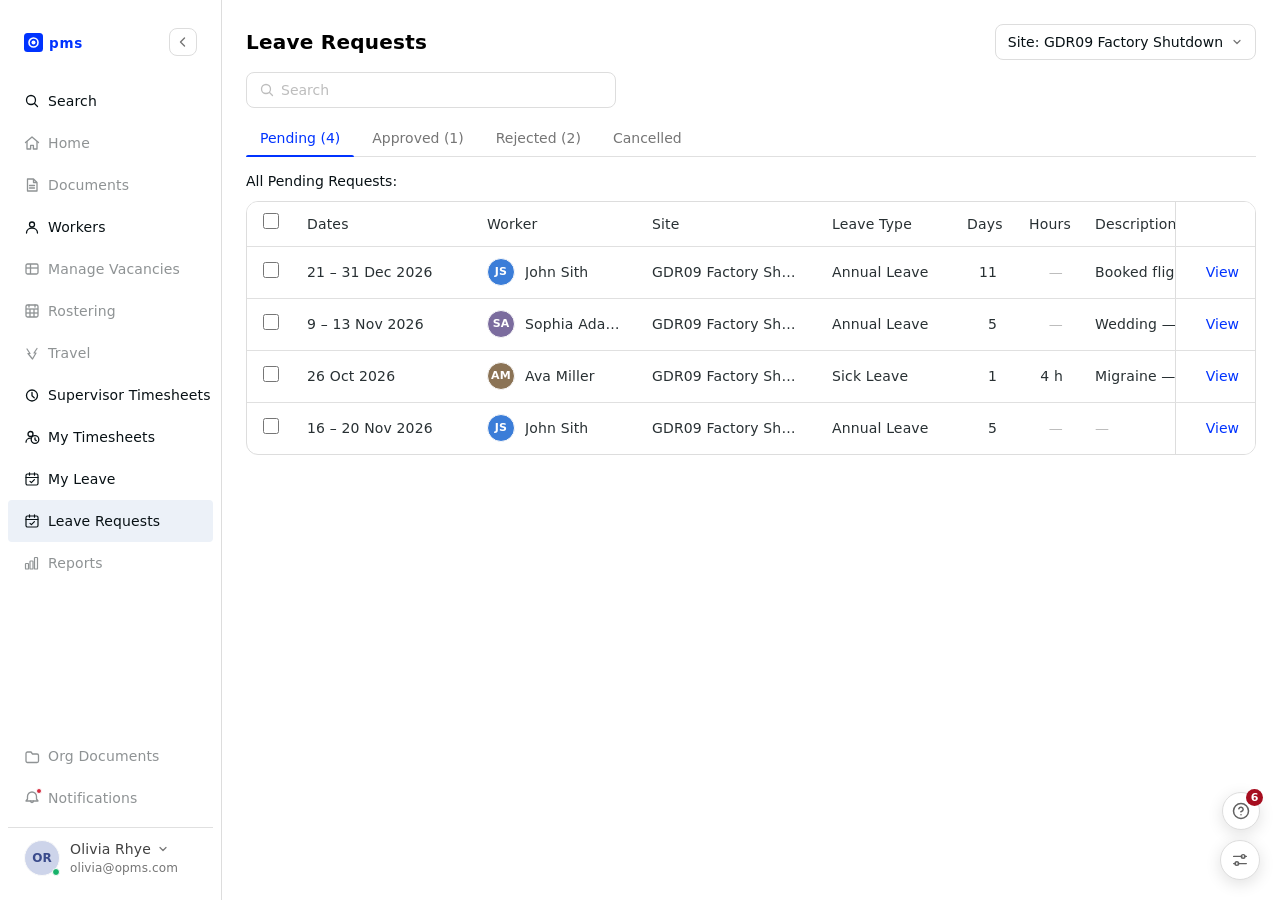
==== commit dad3fc8f: "Asking for a day is not a fault, so it is hatched rather than coloured Co-Authored-By: Claude Opus 5" ====
--- a/leave-requests.html
+++ b/leave-requests.html
@@ -45,7 +45,15 @@
   }
   .who .nm { overflow: hidden; text-overflow: ellipsis; white-space: nowrap; }
   td.num, th.num { text-align: right; font-variant-numeric: tabular-nums; }
-  td.col-view, th.col-view { text-align: right; }
+  /* The table is wider than most screens, and the one control on the
+     row was the first thing to scroll off it. It stays put, with a rule
+     down its left so it reads as its own column. */
+  td.col-view, th.col-view {
+    position: sticky; right: 0; z-index: 2; text-align: right;
+    background: var(--white); box-shadow: inset 1px 0 0 var(--grey-350);
+  }
+  #lr-table thead th.col-view { z-index: 6; }
+  #lr-body tr:hover td.col-view { background: #fafbfe; }
   .view-link {
     background: none; border: none; cursor: pointer; padding: 0;
     font-family: var(--fs-sans); font-size: 14px; font-weight: 500; color: var(--primary);
@@ -63,10 +71,12 @@
   /* The bar stands in for the caption rather than appearing under it:
      one line in that place, saying either what the tab is or what has
      been picked out of it. */
+  /* A line of controls, not a panel. A tinted box here only drew the
+     eye to the fact that something was ticked, which the ticks already
+     say, and the blue is the product's acting colour. */
   .lr-bulk {
     display: flex; align-items: center; gap: 12px;
-    margin: 12px 0 2px; padding: 10px 14px; border-radius: 10px;
-    background: var(--bg-blue-light); border: 1px solid #ccd8f7;
+    margin: 10px 0 2px; min-height: 36px;
   }
   .lr-bulk[hidden] { display: none; }
   .lr-bulk .n { font-size: 14px; font-weight: 600; color: var(--text-main); }
@@ -223,13 +233,19 @@
   .cal-day.on:hover, .cal-day.open { box-shadow: 0 0 0 1px var(--primary); }
   /* The days being asked for, drawn over whatever is under them: the
      question is what the leave lands on, so both have to be legible.
-     A bar under the day rather than a ring around it — a ring is the
-     shape of something you can press, and these are not. */
-  .cal-day.req { font-weight: 600; color: #8a5200; }
+     Stripes rather than a colour. Asking for a day is not a fault, and
+     amber or red says it is; hatching is what Outlook and the leave
+     tools use for "proposed, not settled yet", it carries no hue of its
+     own, and it leaves the shift colour underneath readable. */
+  .cal-day.req { font-weight: 600; }
   .cal-day.req::before {
-    content: ''; position: absolute; left: 5px; right: 5px; bottom: 3px;
-    height: 3px; border-radius: 2px; background: #d4820c;
-  }
+    content: ''; position: absolute; inset: 0; border-radius: 6px; pointer-events: none;
+    background: repeating-linear-gradient(45deg,
+      rgba(16, 24, 40, 0) 0 3px, rgba(16, 24, 40, 0.26) 3px 6px);
+  }
+  /* The number sits above the hatching; an absolutely positioned
+     ::before would otherwise paint over the text of its own parent. */
+  .cal-day .n { position: relative; z-index: 1; }
   /* Today moves to a corner, so it is not a second bar under a number. */
   .cal-day.today::after {
     content: ''; position: absolute; top: 4px; right: 4px;
@@ -248,7 +264,7 @@
   }
   .cal-pop[hidden] { display: none; }
   .cal-pop .cp-when { font-size: 12px; font-weight: 600; color: var(--text-main); margin-bottom: 8px; }
-  .cal-pop .cp-when .req { color: #8a5200; font-weight: 600; }
+  .cal-pop .cp-when .req { color: var(--grey-600); font-weight: 500; }
   .cal-pop dl { display: grid; grid-template-columns: 74px 1fr; gap: 3px 10px; margin: 0; }
   .cal-pop dt { font-size: 11px; color: var(--grey-600); }
   .cal-pop dd { font-size: 12px; line-height: 16px; color: var(--text-main); margin: 0; }
@@ -260,11 +276,11 @@
   .ros-key .sw { width: 12px; height: 12px; border-radius: 3px; display: inline-block; }
   .sw-day { background: #ddd3f7; } .sw-night { background: #f8c0e4; }
   .sw-travel { background: #b9e3e6; }
-  /* The requested days are marked by the bar under them, so the key
-     shows the bar rather than a fill they do not have. */
+  /* The key shows the hatching, which is what the day carries. */
   .ros-key .sw-leave {
-    background: none; border-radius: 0; height: 3px; width: 14px;
-    align-self: center; background-color: #d4820c;
+    background: repeating-linear-gradient(45deg,
+      rgba(16, 24, 40, 0) 0 2px, rgba(16, 24, 40, 0.3) 2px 4px);
+    box-shadow: inset 0 0 0 1px var(--grey-300);
   }
   .rd-doc-bar { display: flex; align-items: center; gap: 6px; }
   .doc-btn {
@@ -605,12 +621,12 @@
   var REQUESTS = [
     { id: 1,  who: 'John Sith',    site: 'GDR09 Factory Shutdown',   type: 'Annual Leave',   from: '2026-12-21', to: '2026-12-31', hours: null, approver: 'Grace Okafor', made: '2026-10-14', why: 'Booked flights to Perth over Christmas.', doc: null, state: 'pending' },
     { id: 2,  who: 'Emma Stone',   site: 'MMA VIGILANT ROV',         type: 'Sick Leave',     from: '2026-10-27', to: '2026-10-29', hours: null, approver: 'Priya Nair',   made: '2026-10-26', why: 'Flu \u2014 certificate attached.', doc: 'Medical Certificate', state: 'pending' },
-    { id: 3,  who: 'Sophia Adams', site: 'GDR09 Factory Shutdown',   type: 'Annual Leave',   from: '2026-11-09', to: '2026-11-13', hours: null, approver: 'Tom Halloran', made: '2026-10-20', why: '', doc: null, state: 'pending' },
+    { id: 3,  who: 'Sophia Adams', site: 'GDR09 Factory Shutdown',   type: 'Annual Leave',   from: '2026-11-09', to: '2026-11-13', hours: null, approver: 'Tom Halloran', made: '2026-10-20', why: 'Wedding \u2014 invitation attached.', doc: 'Invitation', state: 'pending' },
     { id: 4,  who: 'Olivia Brown', site: 'SA BHP OLYMPIC DAM',       type: 'Parental Leave', from: '2027-01-11', to: '2027-04-02', hours: null, approver: 'Marcus Webb',  made: '2026-10-02', why: 'First child, due early January.', doc: 'Birth Certificate', state: 'pending' },
     { id: 5,  who: 'Olivia Rhye',  site: 'GDR12 Tank Farm Shutdown', type: 'Unpaid Leave',   from: '2026-11-02', to: '2026-11-06', hours: null, approver: 'Grace Okafor', made: '2026-10-22', why: 'Moving house.', doc: null, state: 'pending' },
     { id: 6,  who: 'Liam Baker',   site: 'MMA VIGILANT \u2013 360',    type: 'Annual Leave',   from: '2026-11-23', to: '2026-11-27', hours: null, approver: 'Grace Okafor', made: '2026-10-25', why: '', doc: null, state: 'pending' },
     { id: 7,  who: 'Noah Davis',   site: 'SA BHP OLYMPIC DAM',       type: 'Unpaid Leave',   from: '2026-10-29', to: '2026-10-30', hours: null, approver: 'Marcus Webb',  made: '2026-10-26', why: 'Family funeral interstate.', doc: null, state: 'pending' },
-    { id: 8,  who: 'Ava Miller',   site: 'GDR09 Factory Shutdown',   type: 'Sick Leave',     from: '2026-10-26', to: '2026-10-26', hours: 4,    approver: 'Tom Halloran', made: '2026-10-26', why: 'Migraine \u2014 went home after the crib break.', doc: null, state: 'pending' },
+    { id: 8,  who: 'Ava Miller',   site: 'GDR09 Factory Shutdown',   type: 'Sick Leave',     from: '2026-10-26', to: '2026-10-26', hours: 4,    approver: 'Tom Halloran', made: '2026-10-26', why: 'Migraine \u2014 went home after the crib break.', doc: 'Medical Certificate', state: 'pending' },
     { id: 9,  who: 'John Sith',    site: 'GDR09 Factory Shutdown',   type: 'Annual Leave',   from: '2026-11-16', to: '2026-11-20', hours: null, approver: 'Grace Okafor', made: '2026-10-19', why: '', doc: null, state: 'pending' },
     { id: 10, who: 'Emma Stone',   site: 'MMA VIGILANT ROV',         type: 'Annual Leave',   from: '2027-02-01', to: '2027-02-12', hours: null, approver: 'Priya Nair',   made: '2026-10-23', why: 'Wedding and honeymoon.', doc: null, state: 'pending' },
 
@@ -979,10 +995,11 @@
       var req = !out && k >= r.from && k <= r.to;
       var cls = 'cal-day' + (out ? ' out' : '') + (req ? ' req' : '') +
         (as.length ? ' on' : '') + (k === TODAY_ISO ? ' today' : '');
+      var num = '<span class="n">' + d.getDate() + '</span>';
       cells += as.length
         ? '<button type="button" class="' + cls + '" data-day="' + k + '" style="' +
-            fillOf(as) + '">' + d.getDate() + '</button>'
-        : '<div class="' + cls + '">' + d.getDate() + '</div>';
+            fillOf(as) + '">' + num + '</button>'
+        : '<div class="' + cls + '">' + num + '</div>';
     }
     return '<div class="cal-month">' +
       '<div class="cal-m-head">' + MONTHS_LONG[m] + ' ' + y + '</div>' +
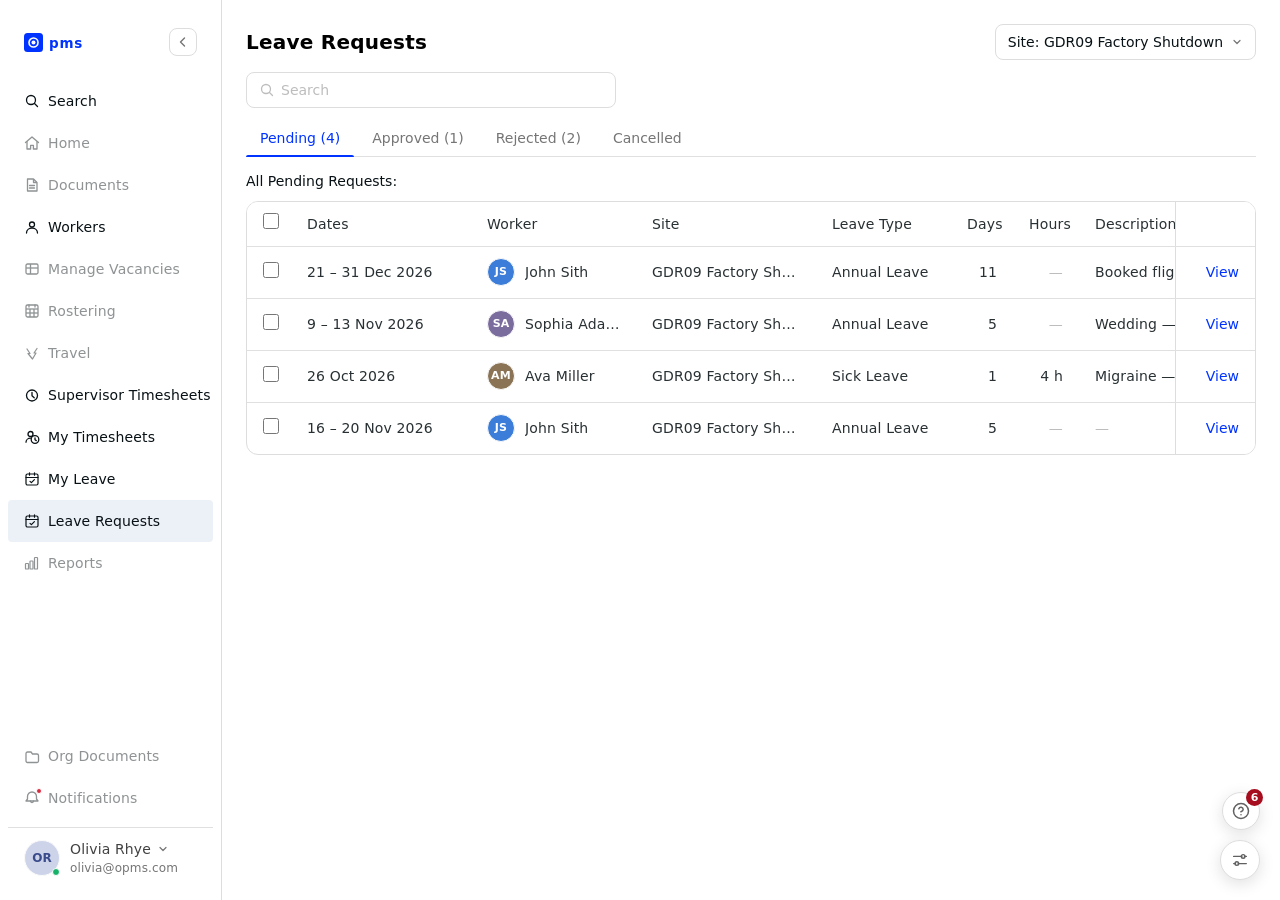
==== commit 83f9eb6f: "Hatching is a word the old desktop app already uses, so there are three marks now Co-Authored-By: Cl" ====
--- a/leave-requests.html
+++ b/leave-requests.html
@@ -7,6 +7,9 @@
 <link rel="stylesheet" href="assets/tokens.css" />
 <link rel="stylesheet" href="assets/shell.css" />
 <style>
+  /* Graphite: not a status, not a brand colour, readable over every
+     fill a day cell can take. */
+  :root { --mark: #3d4659; }
   /* ─── Leave Requests ────────────────────────────────────────────────
      Built to the shape of the Expense Claims manager screen: a tab per
      state, one row per request, and a details dialog with the queue down
@@ -168,13 +171,20 @@
   .ros-clash.free { color: #289e1a; font-weight: 500; }
   /* Two panes, one at a time. */
   .rd-right { display: flex; flex-direction: column; gap: 12px; min-width: 0; min-height: 0; }
-  .rd-rtabs { display: flex; gap: 4px; padding: 3px; background: var(--grey-100); border-radius: 9px; }
+  /* The same tabs the page itself uses. A segmented control here was a
+     second dialect for the same job. */
+  .rd-rtabs { display: flex; align-items: center; gap: 4px; border-bottom: 1px solid var(--grey-300); }
   .rd-rtab {
-    flex: 1 1 0; height: 32px; border: none; background: none; border-radius: 7px;
-    font-family: var(--fs-sans); font-size: 14px; font-weight: 500; color: var(--grey-600);
-    cursor: pointer;
-  }
-  .rd-rtab.on { background: var(--white); color: var(--text-main); box-shadow: 0 1px 2px rgba(16, 24, 40, 0.1); }
+    position: relative; height: 36px; padding: 0 14px; border: none; background: none;
+    cursor: pointer; font-family: var(--fs-sans); font-size: 14px; font-weight: 500;
+    color: var(--grey-600); white-space: nowrap;
+  }
+  .rd-rtab:hover:not(:disabled) { color: var(--text-main); }
+  .rd-rtab.on { color: var(--primary); }
+  .rd-rtab.on::after {
+    content: ''; position: absolute; left: 0; right: 0; bottom: -1px; height: 2px;
+    background: var(--primary); border-radius: 2px 2px 0 0;
+  }
   .rd-rtab:disabled { color: var(--grey-400); cursor: default; }
   .rd-doc[hidden], .rd-roster[hidden] { display: none; }
   .rd-doc {
@@ -230,15 +240,49 @@
   }
   .cal-day.out { color: var(--grey-400); }
   .cal-day.on { cursor: pointer; }
-  .cal-day.on:hover, .cal-day.open { box-shadow: 0 0 0 1px var(--primary); }
-  /* The days being asked for, drawn over whatever is under them: the
-     question is what the leave lands on, so both have to be legible.
-     Stripes rather than a colour. Asking for a day is not a fault, and
-     amber or red says it is; hatching is what Outlook and the leave
-     tools use for "proposed, not settled yet", it carries no hue of its
-     own, and it leaves the shift colour underneath readable. */
+  /* ─── The days being asked for ─────────────────────────────────
+     Drawn over whatever is under them: the question is what the leave
+     lands on, so both have to stay legible. Not red or amber — asking
+     for a day is not a fault — and not blue, which is the colour of
+     something to press. What is left is a neutral graphite and three
+     shapes to carry it, switchable at the foot of the screen because
+     the old desktop app already spends patterns on work types.
+
+       run   a bracket round the whole stretch, joined across the days
+       bar   a rule under the stretch, joined the same way
+       hatch diagonal stripes, which is what Outlook and the leave
+             tools use for "proposed" — and what may well collide */
   .cal-day.req { font-weight: 600; }
-  .cal-day.req::before {
+  /* Hover is an outline rather than a shadow, so it does not fight the
+     shadows the bracket and the bar are drawn with. */
+  .cal-day.on:hover, .cal-day.open { box-shadow: none; outline: 1px solid var(--primary); outline-offset: -1px; }
+
+  /* ── Bracket ── */
+  body.mark-run .cal-day.req {
+    border-radius: 0;
+    box-shadow: inset 0 2px 0 var(--mark), inset 0 -2px 0 var(--mark);
+  }
+  body.mark-run .cal-day.req.rs {
+    border-radius: 6px 0 0 6px;
+    box-shadow: inset 0 2px 0 var(--mark), inset 0 -2px 0 var(--mark), inset 2px 0 0 var(--mark);
+  }
+  body.mark-run .cal-day.req.re {
+    border-radius: 0 6px 6px 0;
+    box-shadow: inset 0 2px 0 var(--mark), inset 0 -2px 0 var(--mark), inset -2px 0 0 var(--mark);
+  }
+  body.mark-run .cal-day.req.rs.re { border-radius: 6px; box-shadow: inset 0 0 0 2px var(--mark); }
+
+  /* ── Bar ── */
+  body.mark-bar .cal-day.req::before {
+    content: ''; position: absolute; left: 0; right: 0; bottom: 2px;
+    height: 3px; background: var(--mark); pointer-events: none;
+  }
+  body.mark-bar .cal-day.req.rs::before { left: 4px; border-radius: 2px 0 0 2px; }
+  body.mark-bar .cal-day.req.re::before { right: 4px; border-radius: 0 2px 2px 0; }
+  body.mark-bar .cal-day.req.rs.re::before { border-radius: 2px; }
+
+  /* ── Hatch ── */
+  body.mark-hatch .cal-day.req::before {
     content: ''; position: absolute; inset: 0; border-radius: 6px; pointer-events: none;
     background: repeating-linear-gradient(45deg,
       rgba(16, 24, 40, 0) 0 3px, rgba(16, 24, 40, 0.26) 3px 6px);
@@ -271,13 +315,33 @@
   .cal-pop .cp-sep { height: 1px; background: var(--grey-300); margin: 8px 0; }
   .cal-pop .cp-none { font-size: 12px; color: var(--grey-600); }
 
+  .vp-switch {
+    position: fixed; right: 20px; bottom: 20px; z-index: 400;
+    display: inline-flex; align-items: center; padding: 4px; gap: 2px; border-radius: 10px;
+    background: var(--white); border: 1px solid var(--grey-350); box-shadow: var(--shadow-dropdown);
+  }
+  .vp-switch .vp-label { font-size: 13px; color: var(--grey-600); padding: 0 8px 0 6px; }
+  .vp-switch button {
+    display: inline-flex; align-items: center; gap: 6px;
+    height: 34px; padding: 0 12px; border: none; border-radius: 7px; cursor: pointer;
+    background: none; color: var(--grey-700);
+    font-family: var(--fs-sans); font-size: 13px; font-weight: 500;
+  }
+  .vp-switch button:hover { background: var(--grey-100); color: var(--text-main); }
+  .vp-switch button.on { background: var(--bg-blue-light); color: var(--primary); }
+
   .ros-key { display: flex; flex-wrap: wrap; gap: 6px 16px; font-size: 11px; color: var(--grey-600); }
   .ros-key span { display: inline-flex; align-items: center; gap: 6px; }
   .ros-key .sw { width: 12px; height: 12px; border-radius: 3px; display: inline-block; }
   .sw-day { background: #ddd3f7; } .sw-night { background: #f8c0e4; }
   .sw-travel { background: #b9e3e6; }
-  /* The key shows the hatching, which is what the day carries. */
-  .ros-key .sw-leave {
+  /* The key shows whichever mark the days are carrying. */
+  body.mark-run .ros-key .sw-leave { background: none; box-shadow: inset 0 0 0 2px var(--mark); }
+  body.mark-bar .ros-key .sw-leave {
+    background: none; border-radius: 0; height: 3px; width: 14px;
+    align-self: center; background-color: var(--mark);
+  }
+  body.mark-hatch .ros-key .sw-leave {
     background: repeating-linear-gradient(45deg,
       rgba(16, 24, 40, 0) 0 2px, rgba(16, 24, 40, 0.3) 2px 4px);
     box-shadow: inset 0 0 0 1px var(--grey-300);
@@ -315,7 +379,7 @@
   body.is-narrow .lr-tabs { overflow-x: auto; }
 </style>
 </head>
-<body data-module="leave">
+<body data-module="leave" class="mark-run">
 
 <div class="page">
   <aside id="shell-sidebar"></aside>
@@ -530,6 +594,17 @@
       </div>
     </div>
   </div>
+</div>
+
+<!-- ── Prototype switcher ───────────────────────────────────────────
+     Three ways to mark a requested day, kept side by side: the old
+     desktop app shows work types as patterns, so the hatched one may
+     be a word already spoken. -->
+<div class="vp-switch" id="mark-switch" role="group" aria-label="How requested days are marked">
+  <span class="vp-label">Requested days:</span>
+  <button type="button" data-mark="run" class="on">Bracket</button>
+  <button type="button" data-mark="bar">Bar</button>
+  <button type="button" data-mark="hatch">Hatch</button>
 </div>
 
 <script src="assets/shell.js"></script>
@@ -987,20 +1062,35 @@
        always, so the two months beside each other are the same height
        whatever shape their weeks happen to be. */
     var start = addDays(first, -((first.getDay() + 6) % 7));
-    var cells = '';
+
+    /* Worked out in one pass, drawn in the next: a day has to know
+       whether the days either side of it are being asked for too, so a
+       stretch can be bracketed as one thing rather than five. A week
+       break ends a run, because a run cannot turn a corner. */
+    var grid = [];
     for (var i = 0; i < 42; i++) {
       var d = addDays(start, i), k = isoOf(d);
       var out = d.getMonth() !== m;
-      var as = out ? [] : onThat(list, d);
-      var req = !out && k >= r.from && k <= r.to;
-      var cls = 'cal-day' + (out ? ' out' : '') + (req ? ' req' : '') +
-        (as.length ? ' on' : '') + (k === TODAY_ISO ? ' today' : '');
-      var num = '<span class="n">' + d.getDate() + '</span>';
-      cells += as.length
-        ? '<button type="button" class="' + cls + '" data-day="' + k + '" style="' +
-            fillOf(as) + '">' + num + '</button>'
+      grid.push({
+        d: d, k: k, out: out,
+        as: out ? [] : onThat(list, d),
+        req: !out && k >= r.from && k <= r.to
+      });
+    }
+
+    var cells = '';
+    grid.forEach(function (c, i) {
+      var rs = c.req && (i % 7 === 0 || !grid[i - 1].req);
+      var re = c.req && (i % 7 === 6 || !grid[i + 1] || !grid[i + 1].req);
+      var cls = 'cal-day' + (c.out ? ' out' : '') + (c.req ? ' req' : '') +
+        (rs ? ' rs' : '') + (re ? ' re' : '') +
+        (c.as.length ? ' on' : '') + (c.k === TODAY_ISO ? ' today' : '');
+      var num = '<span class="n">' + c.d.getDate() + '</span>';
+      cells += c.as.length
+        ? '<button type="button" class="' + cls + '" data-day="' + c.k + '" style="' +
+            fillOf(c.as) + '">' + num + '</button>'
         : '<div class="' + cls + '">' + num + '</div>';
-    }
+    });
     return '<div class="cal-month">' +
       '<div class="cal-m-head">' + MONTHS_LONG[m] + ' ' + y + '</div>' +
       '<div class="cal-grid">' +
@@ -1042,6 +1132,21 @@
   el('ros-prev').addEventListener('click', function () { rosAnchor = addMonths(rosAnchor, -1); renderRoster(); });
   el('ros-next').addEventListener('click', function () { rosAnchor = addMonths(rosAnchor, 1); renderRoster(); });
 
+  /* Three ways to say the same thing, so the one that does not collide
+     with the desktop app can be chosen by looking at them. */
+  var markSwitch = el('mark-switch');
+  markSwitch.addEventListener('click', function (e) {
+    var b = e.target.closest('[data-mark]');
+    if (!b) return;
+    var k = b.getAttribute('data-mark');
+    ['run', 'bar', 'hatch'].forEach(function (x) {
+      document.body.classList.toggle('mark-' + x, x === k);
+    });
+    markSwitch.querySelectorAll('[data-mark]').forEach(function (x) {
+      x.classList.toggle('on', x === b);
+    });
+  });
+
   /* ─── What is on a day ─────────────────────────────────────────────
      A pointer asks by hovering and a finger asks by tapping, so it does
      both: hover shows it while the pointer is there, a tap pins it until
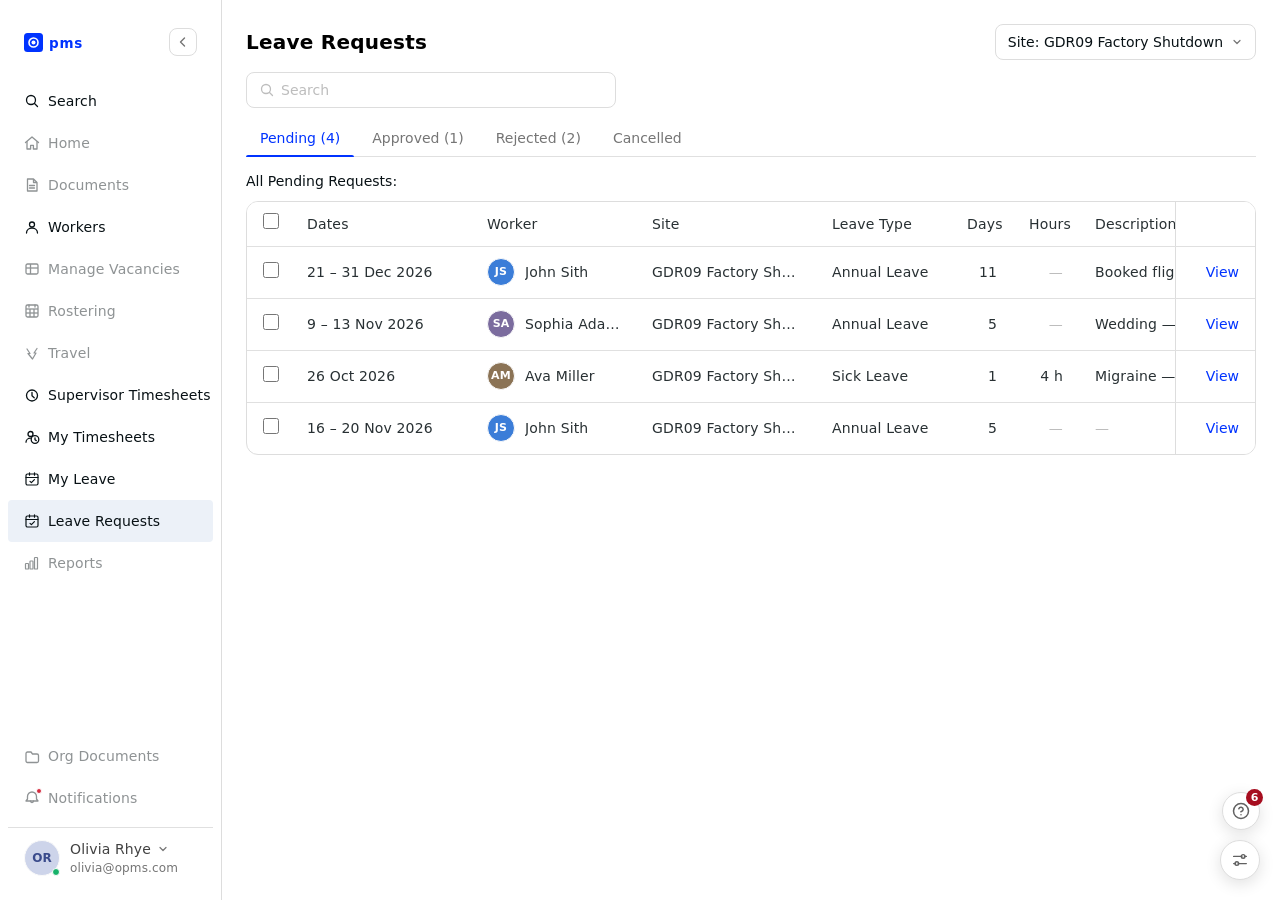
==== commit 87517043: "A worker's other leave shows in the same two months Co-Authored-By: Claude Opus 5 <noreply@anthropic" ====
--- a/leave-requests.html
+++ b/leave-requests.html
@@ -213,6 +213,13 @@
   .ros-clash .ros-off {
     display: block; margin-top: 2px; font-weight: 400; color: var(--grey-600);
   }
+  /* What else this worker has on in the months being looked at. Only
+     what is agreed or still asked for — a refused request is not a
+     thing anyone has to work around. */
+  .ros-also { font-size: 13px; line-height: 18px; color: var(--grey-700); margin-top: -4px; }
+  .ros-also b { font-weight: 500; color: var(--text-main); }
+  .cal-pop .cp-also { margin-top: 8px; font-size: 12px; line-height: 16px; color: var(--grey-700); }
+  .cal-pop .cp-also b { display: block; font-weight: 600; color: var(--text-main); margin-bottom: 2px; }
 
   /* ─── Two months, side by side ──────────────────────────────────
      Never one, never three: a request near a month boundary needs the
@@ -287,9 +294,18 @@
     background: repeating-linear-gradient(45deg,
       rgba(16, 24, 40, 0) 0 3px, rgba(16, 24, 40, 0.26) 3px 6px);
   }
-  /* The number sits above the hatching; an absolutely positioned
-     ::before would otherwise paint over the text of its own parent. */
-  .cal-day .n { position: relative; z-index: 1; }
+  /* Three things can land on one cell, so they are given an order:
+     the wash of other leave underneath, the mark of this request over
+     it, the number on top of both. */
+  .cal-day .w {
+    position: absolute; inset: 0; border-radius: 6px; z-index: 0; pointer-events: none;
+    background: rgba(61, 70, 89, 0.16);
+  }
+  .cal-day.oth-p .w { background: rgba(61, 70, 89, 0.08); }
+  .cal-day.req::before { z-index: 1; }
+  .cal-day .n { position: relative; z-index: 2; }
+  /* Already off, so the day is not theirs to be asked for again. */
+  .cal-day.oth .n { color: var(--grey-600); }
   /* Today moves to a corner, so it is not a second bar under a number. */
   .cal-day.today::after {
     content: ''; position: absolute; top: 4px; right: 4px;
@@ -335,6 +351,7 @@
   .ros-key .sw { width: 12px; height: 12px; border-radius: 3px; display: inline-block; }
   .sw-day { background: #ddd3f7; } .sw-night { background: #f8c0e4; }
   .sw-travel { background: #b9e3e6; }
+  .sw-oth { background: rgba(61, 70, 89, 0.16); }
   /* The key shows whichever mark the days are carrying. */
   body.mark-run .ros-key .sw-leave { background: none; box-shadow: inset 0 0 0 2px var(--mark); }
   body.mark-bar .ros-key .sw-leave {
@@ -523,12 +540,14 @@
               </span>
             </div>
             <div class="ros-clash" id="ros-clash"></div>
+            <div class="ros-also" id="ros-also" hidden></div>
             <div class="ros-cal" id="ros-cal"></div>
             <div class="ros-key">
               <span><i class="sw sw-day"></i>Day shift</span>
               <span><i class="sw sw-night"></i>Night shift</span>
               <span><i class="sw sw-travel"></i>Travel</span>
               <span><i class="sw sw-leave"></i>Requested leave</span>
+              <span><i class="sw sw-oth"></i>Their other leave</span>
             </div>
             <!-- Hover on a desktop, tap on a tablet: the same three
                  lines either way, next to the day they are about. -->
@@ -1045,6 +1064,21 @@
   function onThat(list, d) {
     return list.filter(function (a) { return onDay(a, d); });
   }
+
+  /* Everything else this worker has on, whichever site it is against —
+     leave is the person's, not the site's. Only what is agreed or
+     still being asked for: a refused or withdrawn request is not
+     something anyone has to work around, and the tools that show this
+     leave those two out for the same reason. */
+  function otherLeave(r) {
+    return REQUESTS.filter(function (x) {
+      return x.who === r.who && x.id !== r.id &&
+        (x.state === 'pending' || x.state === 'approved');
+    });
+  }
+  function otherOn(list, k) {
+    return list.filter(function (x) { return k >= x.from && k <= x.to; });
+  }
   /* Two things on one day is a real thing — a travel day laid over a
      shift — so the cell is split rather than picking a winner. */
   function fillOf(as) {
@@ -1055,7 +1089,7 @@
       : 'background:linear-gradient(135deg,' + c[0] + ' 50%,' + c[1] + ' 50%);';
   }
 
-  function monthHtml(anchor, r, list) {
+  function monthHtml(anchor, r, list, others) {
     var y = anchor.getFullYear(), m = anchor.getMonth();
     var first = new Date(y, m, 1);
     /* Monday first, as the rest of the product counts a week. Six rows
@@ -1071,10 +1105,12 @@
     for (var i = 0; i < 42; i++) {
       var d = addDays(start, i), k = isoOf(d);
       var out = d.getMonth() !== m;
+      var oth = out ? [] : otherOn(others, k);
       grid.push({
         d: d, k: k, out: out,
         as: out ? [] : onThat(list, d),
-        req: !out && k >= r.from && k <= r.to
+        req: !out && k >= r.from && k <= r.to,
+        oth: oth
       });
     }
 
@@ -1082,14 +1118,19 @@
     grid.forEach(function (c, i) {
       var rs = c.req && (i % 7 === 0 || !grid[i - 1].req);
       var re = c.req && (i % 7 === 6 || !grid[i + 1] || !grid[i + 1].req);
+      /* Agreed outranks asked-for when both fall on a day: the wash is
+         stronger for leave that is already settled. */
+      var anyApproved = c.oth.some(function (x) { return x.state === 'approved'; });
       var cls = 'cal-day' + (c.out ? ' out' : '') + (c.req ? ' req' : '') +
         (rs ? ' rs' : '') + (re ? ' re' : '') +
-        (c.as.length ? ' on' : '') + (c.k === TODAY_ISO ? ' today' : '');
-      var num = '<span class="n">' + c.d.getDate() + '</span>';
-      cells += c.as.length
+        (c.oth.length ? (anyApproved ? ' oth' : ' oth oth-p') : '') +
+        (c.as.length || c.oth.length ? ' on' : '') + (c.k === TODAY_ISO ? ' today' : '');
+      var inner = (c.oth.length ? '<i class="w"></i>' : '') +
+        '<span class="n">' + c.d.getDate() + '</span>';
+      cells += (c.as.length || c.oth.length)
         ? '<button type="button" class="' + cls + '" data-day="' + c.k + '" style="' +
-            fillOf(c.as) + '">' + num + '</button>'
-        : '<div class="' + cls + '">' + num + '</div>';
+            fillOf(c.as) + '">' + inner + '</button>'
+        : '<div class="' + cls + '">' + inner + '</div>';
     });
     return '<div class="cal-month">' +
       '<div class="cal-m-head">' + MONTHS_LONG[m] + ' ' + y + '</div>' +
@@ -1110,7 +1151,9 @@
       : MONTHS_LONG[rosAnchor.getMonth()] + ' ' + rosAnchor.getFullYear() + ' \u2013 ' +
         MONTHS_LONG[right.getMonth()] + ' ' + right.getFullYear();
 
-    el('ros-cal').innerHTML = monthHtml(rosAnchor, r, list) + monthHtml(right, r, list);
+    var others = otherLeave(r);
+    el('ros-cal').innerHTML = monthHtml(rosAnchor, r, list, others) +
+      monthHtml(right, r, list, others);
 
     /* The one sentence a manager is after, whatever is on screen: it is
        about the request, not about the months being looked at. */
@@ -1128,6 +1171,22 @@
       ? 'Rostered on ' + clash + ' of the ' + need + ' day' + (need === 1 ? '' : 's') + ' requested.'
       : 'Not rostered on any of the days requested.') +
       (off ? '<span class="ros-off">Part of this request falls outside the two months shown.</span>' : '');
+
+    /* Named rather than only shaded: three weeks off in one month is
+       the thing an approver wants to notice before the third one is
+       agreed to, and a wash on a calendar is easy to read past. */
+    var firstShown = isoOf(rosAnchor);
+    var near = others.filter(function (x) { return x.from <= lastShown && x.to >= firstShown; })
+      .sort(function (a, b) { return a.from < b.from ? -1 : 1; });
+    var also = el('ros-also');
+    also.hidden = !near.length;
+    if (near.length) {
+      var shown = near.slice(0, 3).map(function (x) {
+        return '<b>' + Shell.esc(fmtRange(x.from, x.to)) + '</b> (' + x.state + ')';
+      }).join(', ');
+      also.innerHTML = 'Also off in these months: ' + shown +
+        (near.length > 3 ? ' and ' + (near.length - 3) + ' more' : '') + '.';
+    }
   }
   el('ros-prev').addEventListener('click', function () { rosAnchor = addMonths(rosAnchor, -1); renderRoster(); });
   el('ros-next').addEventListener('click', function () { rosAnchor = addMonths(rosAnchor, 1); renderRoster(); });
@@ -1166,6 +1225,7 @@
     var k = btn.getAttribute('data-day');
     var as = onThat(list, new Date(k + 'T00:00:00'));
     var req = k >= r.from && k <= r.to;
+    var oth = otherOn(otherLeave(r), k);
 
     calPop.innerHTML = '<div class="cp-when">' + Shell.esc(fmt(k)) +
       (req ? ' <span class="req">\u00b7 requested</span>' : '') + '</div>' +
@@ -1174,7 +1234,13 @@
           '<dl><dt>Project</dt><dd>' + Shell.esc(a.project) + '</dd>' +
           '<dt>Work type</dt><dd>' + Shell.esc(a.work) + '</dd>' +
           '<dt>Shift</dt><dd>' + Shell.esc(a.shift) + '</dd></dl>';
-      }).join('') : '<div class="cp-none">Nothing rostered on this day.</div>');
+      }).join('') : '<div class="cp-none">Nothing rostered on this day.</div>') +
+      (oth.length ? '<div class="cp-also"><b>Also off this day</b>' +
+        oth.map(function (x) {
+          /* The type and the state, never the reason — which is what the
+             tools that show other people's leave are careful about. */
+          return Shell.esc(x.type) + ' \u00b7 ' + x.state;
+        }).join('<br />') + '</div>' : '');
 
     calPop.hidden = false;
     var b = btn.getBoundingClientRect();
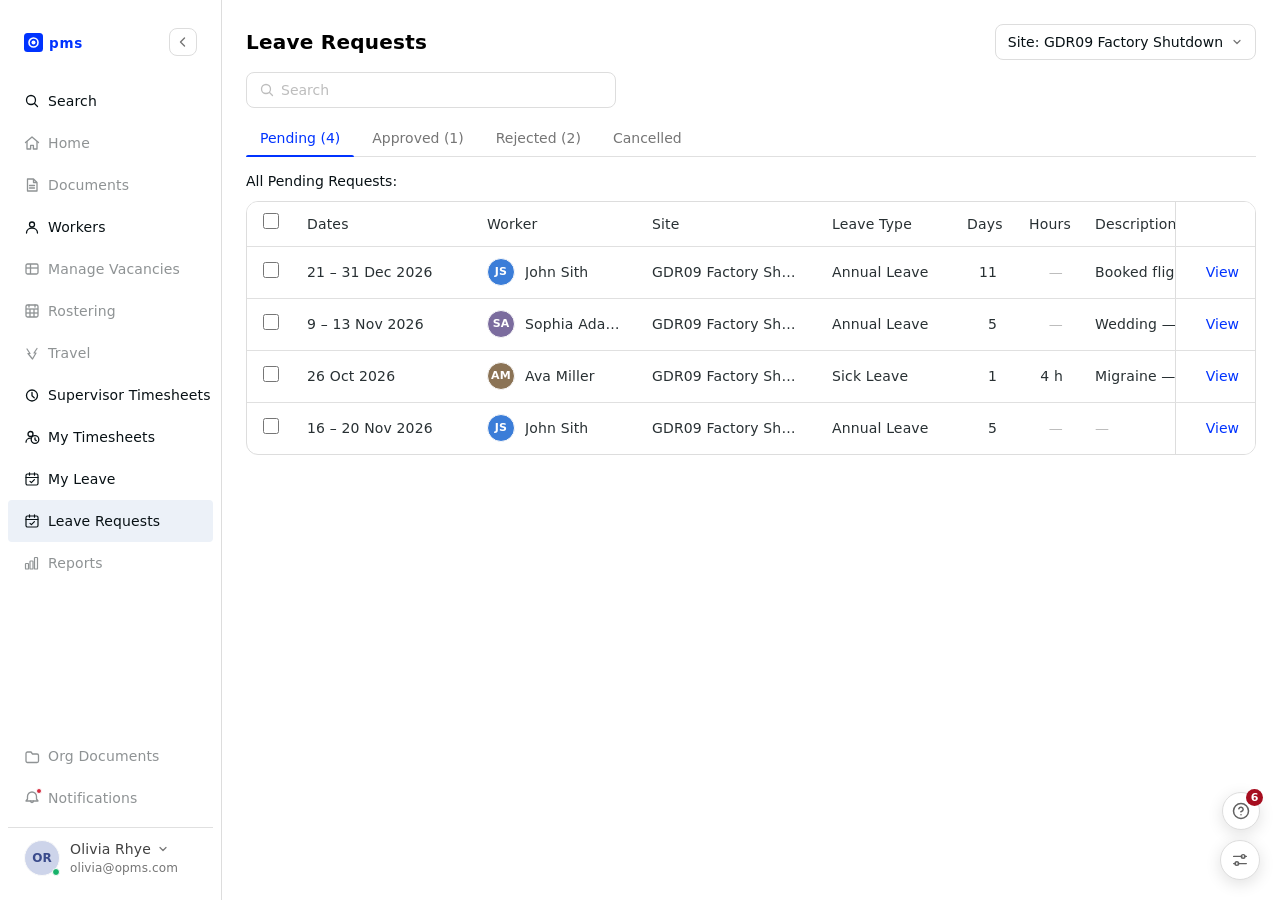
==== commit 318c67f4: "Emma Stone gets two more, so the other-leave wash has something to show Co-Authored-By: Claude Opus " ====
--- a/leave-requests.html
+++ b/leave-requests.html
@@ -723,6 +723,13 @@
     { id: 8,  who: 'Ava Miller',   site: 'GDR09 Factory Shutdown',   type: 'Sick Leave',     from: '2026-10-26', to: '2026-10-26', hours: 4,    approver: 'Tom Halloran', made: '2026-10-26', why: 'Migraine \u2014 went home after the crib break.', doc: 'Medical Certificate', state: 'pending' },
     { id: 9,  who: 'John Sith',    site: 'GDR09 Factory Shutdown',   type: 'Annual Leave',   from: '2026-11-16', to: '2026-11-20', hours: null, approver: 'Grace Okafor', made: '2026-10-19', why: '', doc: null, state: 'pending' },
     { id: 10, who: 'Emma Stone',   site: 'MMA VIGILANT ROV',         type: 'Annual Leave',   from: '2027-02-01', to: '2027-02-12', hours: null, approver: 'Priya Nair',   made: '2026-10-23', why: 'Wedding and honeymoon.', doc: null, state: 'pending' },
+
+    /* Two more of Emma's, close enough to the October one to land in the
+       same two months: one already agreed and one still asked for, so
+       the two weights of the wash can be told apart on one screen. */
+    { id: 19, who: 'Emma Stone',   site: 'MMA VIGILANT ROV',         type: 'Unpaid Leave',   from: '2026-11-23', to: '2026-11-25', hours: null, approver: 'Priya Nair',   made: '2026-10-24', why: 'Moving flat.', doc: null, state: 'pending' },
+
+    { id: 20, who: 'Emma Stone',   site: 'MMA VIGILANT ROV',         type: 'Annual Leave',   from: '2026-11-09', to: '2026-11-13', hours: null, approver: 'Priya Nair',   made: '2026-09-30', why: 'Booked before the roster went out.', doc: null, state: 'approved' },
 
     { id: 11, who: 'Olivia Brown', site: 'SA BHP OLYMPIC DAM',       type: 'Annual Leave',   from: '2026-10-05', to: '2026-10-09', hours: null, approver: 'Marcus Webb',  made: '2026-09-11', why: '', doc: null, state: 'approved' },
     { id: 12, who: 'Liam Baker',   site: 'MMA VIGILANT \u2013 360',    type: 'Sick Leave',     from: '2026-09-28', to: '2026-09-29', hours: null, approver: 'Grace Okafor', made: '2026-09-28', why: 'Dental surgery.', doc: 'Medical Certificate', state: 'approved' },
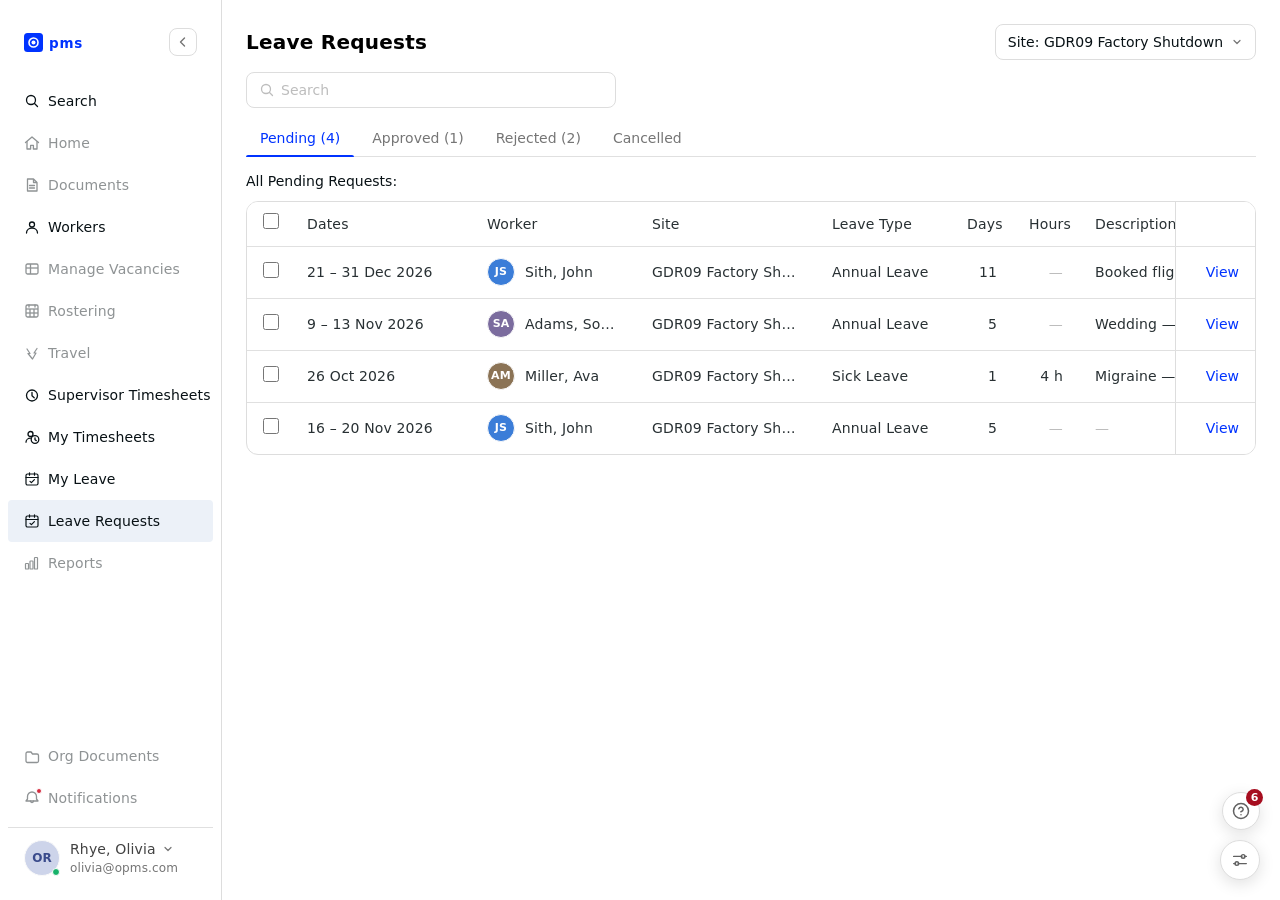
==== commit ac2811c0: "Deploy surname-first names and the overlay fixes Co-Authored-By: Claude Opus 5 <noreply@anthropic.co" ====
--- a/leave-requests.html
+++ b/leave-requests.html
@@ -640,20 +640,27 @@
      part of what is being decided, so both travel on the request. */
   var SITES = ['MMA VIGILANT \u2013 360', 'MMA VIGILANT ROV', 'SA BHP OLYMPIC DAM',
     'GDR09 Factory Shutdown', 'GDR12 Tank Farm Shutdown'];
-  var APPROVERS = ['Grace Okafor', 'Tom Halloran', 'Priya Nair', 'Marcus Webb', 'Olivia Rhye'];
+  var APPROVERS = ['Okafor, Grace', 'Halloran, Tom', 'Nair, Priya', 'Webb, Marcus', 'Rhye, Olivia'];
 
   var WORKERS = [
-    { name: 'John Sith',    colour: '#3b7dd8' },
-    { name: 'Emma Stone',   colour: '#c4845c' },
-    { name: 'Sophia Adams', colour: '#7b6c9e' },
-    { name: 'Olivia Brown', colour: '#4a9b6f' },
-    { name: 'Olivia Rhye',  colour: '#b85555' },
-    { name: 'Liam Baker',   colour: '#3a7ab5' },
-    { name: 'Noah Davis',   colour: '#5b8c8c' },
-    { name: 'Ava Miller',   colour: '#8b7355' }
+    { name: 'Sith, John',    colour: '#3b7dd8' },
+    { name: 'Stone, Emma',   colour: '#c4845c' },
+    { name: 'Adams, Sophia', colour: '#7b6c9e' },
+    { name: 'Brown, Olivia', colour: '#4a9b6f' },
+    { name: 'Rhye, Olivia',  colour: '#b85555' },
+    { name: 'Baker, Liam',   colour: '#3a7ab5' },
+    { name: 'Davis, Noah',   colour: '#5b8c8c' },
+    { name: 'Miller, Ava',   colour: '#8b7355' }
   ];
   function worker(n) { return WORKERS.filter(function (w) { return w.name === n; })[0] || WORKERS[0]; }
-  function initials(n) { return n.split(' ').map(function (p) { return p[0]; }).join('').slice(0, 2); }
+  /* Names read "Surname, First name" now, but initials are still the
+     first name's then the surname's — turning them round is a display
+     order, not a different person. */
+  function initials(n) {
+    var p = n.split(',');
+    if (p.length === 2) n = p[1].trim() + ' ' + p[0].trim();
+    return n.split(' ').map(function (q) { return q[0]; }).join('').slice(0, 2);
+  }
 
   var MONTHS = ['Jan','Feb','Mar','Apr','May','Jun','Jul','Aug','Sep','Oct','Nov','Dec'];
   function fmt(iso) {
@@ -713,34 +720,34 @@
      is whole days by definition, and someone wanting two half-days
      raises two requests — which is how the client's own payroll works. */
   var REQUESTS = [
-    { id: 1,  who: 'John Sith',    site: 'GDR09 Factory Shutdown',   type: 'Annual Leave',   from: '2026-12-21', to: '2026-12-31', hours: null, approver: 'Grace Okafor', made: '2026-10-14', why: 'Booked flights to Perth over Christmas.', doc: null, state: 'pending' },
-    { id: 2,  who: 'Emma Stone',   site: 'MMA VIGILANT ROV',         type: 'Sick Leave',     from: '2026-10-27', to: '2026-10-29', hours: null, approver: 'Priya Nair',   made: '2026-10-26', why: 'Flu \u2014 certificate attached.', doc: 'Medical Certificate', state: 'pending' },
-    { id: 3,  who: 'Sophia Adams', site: 'GDR09 Factory Shutdown',   type: 'Annual Leave',   from: '2026-11-09', to: '2026-11-13', hours: null, approver: 'Tom Halloran', made: '2026-10-20', why: 'Wedding \u2014 invitation attached.', doc: 'Invitation', state: 'pending' },
-    { id: 4,  who: 'Olivia Brown', site: 'SA BHP OLYMPIC DAM',       type: 'Parental Leave', from: '2027-01-11', to: '2027-04-02', hours: null, approver: 'Marcus Webb',  made: '2026-10-02', why: 'First child, due early January.', doc: 'Birth Certificate', state: 'pending' },
-    { id: 5,  who: 'Olivia Rhye',  site: 'GDR12 Tank Farm Shutdown', type: 'Unpaid Leave',   from: '2026-11-02', to: '2026-11-06', hours: null, approver: 'Grace Okafor', made: '2026-10-22', why: 'Moving house.', doc: null, state: 'pending' },
-    { id: 6,  who: 'Liam Baker',   site: 'MMA VIGILANT \u2013 360',    type: 'Annual Leave',   from: '2026-11-23', to: '2026-11-27', hours: null, approver: 'Grace Okafor', made: '2026-10-25', why: '', doc: null, state: 'pending' },
-    { id: 7,  who: 'Noah Davis',   site: 'SA BHP OLYMPIC DAM',       type: 'Unpaid Leave',   from: '2026-10-29', to: '2026-10-30', hours: null, approver: 'Marcus Webb',  made: '2026-10-26', why: 'Family funeral interstate.', doc: null, state: 'pending' },
-    { id: 8,  who: 'Ava Miller',   site: 'GDR09 Factory Shutdown',   type: 'Sick Leave',     from: '2026-10-26', to: '2026-10-26', hours: 4,    approver: 'Tom Halloran', made: '2026-10-26', why: 'Migraine \u2014 went home after the crib break.', doc: 'Medical Certificate', state: 'pending' },
-    { id: 9,  who: 'John Sith',    site: 'GDR09 Factory Shutdown',   type: 'Annual Leave',   from: '2026-11-16', to: '2026-11-20', hours: null, approver: 'Grace Okafor', made: '2026-10-19', why: '', doc: null, state: 'pending' },
-    { id: 10, who: 'Emma Stone',   site: 'MMA VIGILANT ROV',         type: 'Annual Leave',   from: '2027-02-01', to: '2027-02-12', hours: null, approver: 'Priya Nair',   made: '2026-10-23', why: 'Wedding and honeymoon.', doc: null, state: 'pending' },
+    { id: 1,  who: 'Sith, John',    site: 'GDR09 Factory Shutdown',   type: 'Annual Leave',   from: '2026-12-21', to: '2026-12-31', hours: null, approver: 'Okafor, Grace', made: '2026-10-14', why: 'Booked flights to Perth over Christmas.', doc: null, state: 'pending' },
+    { id: 2,  who: 'Stone, Emma',   site: 'MMA VIGILANT ROV',         type: 'Sick Leave',     from: '2026-10-27', to: '2026-10-29', hours: null, approver: 'Nair, Priya',   made: '2026-10-26', why: 'Flu \u2014 certificate attached.', doc: 'Medical Certificate', state: 'pending' },
+    { id: 3,  who: 'Adams, Sophia', site: 'GDR09 Factory Shutdown',   type: 'Annual Leave',   from: '2026-11-09', to: '2026-11-13', hours: null, approver: 'Halloran, Tom', made: '2026-10-20', why: 'Wedding \u2014 invitation attached.', doc: 'Invitation', state: 'pending' },
+    { id: 4,  who: 'Brown, Olivia', site: 'SA BHP OLYMPIC DAM',       type: 'Parental Leave', from: '2027-01-11', to: '2027-04-02', hours: null, approver: 'Webb, Marcus',  made: '2026-10-02', why: 'First child, due early January.', doc: 'Birth Certificate', state: 'pending' },
+    { id: 5,  who: 'Rhye, Olivia',  site: 'GDR12 Tank Farm Shutdown', type: 'Unpaid Leave',   from: '2026-11-02', to: '2026-11-06', hours: null, approver: 'Okafor, Grace', made: '2026-10-22', why: 'Moving house.', doc: null, state: 'pending' },
+    { id: 6,  who: 'Baker, Liam',   site: 'MMA VIGILANT \u2013 360',    type: 'Annual Leave',   from: '2026-11-23', to: '2026-11-27', hours: null, approver: 'Okafor, Grace', made: '2026-10-25', why: '', doc: null, state: 'pending' },
+    { id: 7,  who: 'Davis, Noah',   site: 'SA BHP OLYMPIC DAM',       type: 'Unpaid Leave',   from: '2026-10-29', to: '2026-10-30', hours: null, approver: 'Webb, Marcus',  made: '2026-10-26', why: 'Family funeral interstate.', doc: null, state: 'pending' },
+    { id: 8,  who: 'Miller, Ava',   site: 'GDR09 Factory Shutdown',   type: 'Sick Leave',     from: '2026-10-26', to: '2026-10-26', hours: 4,    approver: 'Halloran, Tom', made: '2026-10-26', why: 'Migraine \u2014 went home after the crib break.', doc: 'Medical Certificate', state: 'pending' },
+    { id: 9,  who: 'Sith, John',    site: 'GDR09 Factory Shutdown',   type: 'Annual Leave',   from: '2026-11-16', to: '2026-11-20', hours: null, approver: 'Okafor, Grace', made: '2026-10-19', why: '', doc: null, state: 'pending' },
+    { id: 10, who: 'Stone, Emma',   site: 'MMA VIGILANT ROV',         type: 'Annual Leave',   from: '2027-02-01', to: '2027-02-12', hours: null, approver: 'Nair, Priya',   made: '2026-10-23', why: 'Wedding and honeymoon.', doc: null, state: 'pending' },
 
     /* Two more of Emma's, close enough to the October one to land in the
        same two months: one already agreed and one still asked for, so
        the two weights of the wash can be told apart on one screen. */
-    { id: 19, who: 'Emma Stone',   site: 'MMA VIGILANT ROV',         type: 'Unpaid Leave',   from: '2026-11-23', to: '2026-11-25', hours: null, approver: 'Priya Nair',   made: '2026-10-24', why: 'Moving flat.', doc: null, state: 'pending' },
-
-    { id: 20, who: 'Emma Stone',   site: 'MMA VIGILANT ROV',         type: 'Annual Leave',   from: '2026-11-09', to: '2026-11-13', hours: null, approver: 'Priya Nair',   made: '2026-09-30', why: 'Booked before the roster went out.', doc: null, state: 'approved' },
-
-    { id: 11, who: 'Olivia Brown', site: 'SA BHP OLYMPIC DAM',       type: 'Annual Leave',   from: '2026-10-05', to: '2026-10-09', hours: null, approver: 'Marcus Webb',  made: '2026-09-11', why: '', doc: null, state: 'approved' },
-    { id: 12, who: 'Liam Baker',   site: 'MMA VIGILANT \u2013 360',    type: 'Sick Leave',     from: '2026-09-28', to: '2026-09-29', hours: null, approver: 'Grace Okafor', made: '2026-09-28', why: 'Dental surgery.', doc: 'Medical Certificate', state: 'approved' },
-    { id: 13, who: 'Ava Miller',   site: 'GDR09 Factory Shutdown',   type: 'Annual Leave',   from: '2026-10-12', to: '2026-10-16', hours: null, approver: 'Tom Halloran', made: '2026-09-02', why: '', doc: null, state: 'approved' },
-    { id: 14, who: 'Noah Davis',   site: 'SA BHP OLYMPIC DAM',       type: 'Unpaid Leave',   from: '2026-09-21', to: '2026-09-25', hours: null, approver: 'Marcus Webb',  made: '2026-09-01', why: 'Studying for exams.', doc: null, state: 'approved' },
-    { id: 18, who: 'Liam Baker',   site: 'MMA VIGILANT \u2013 360',    type: 'Sick Leave',     from: '2026-10-20', to: '2026-10-20', hours: 3,    approver: 'Grace Okafor', made: '2026-10-20', why: 'Specialist appointment.', doc: null, state: 'approved' },
-
-    { id: 15, who: 'Sophia Adams', site: 'GDR09 Factory Shutdown',   type: 'Annual Leave',   from: '2026-10-05', to: '2026-10-23', hours: null, approver: 'Tom Halloran', made: '2026-09-15', why: 'Three weeks over the shutdown.', doc: null, state: 'rejected' },
-    { id: 16, who: 'John Sith',    site: 'GDR09 Factory Shutdown',   type: 'Unpaid Leave',   from: '2026-09-14', to: '2026-09-18', hours: null, approver: 'Grace Okafor', made: '2026-09-10', why: '', doc: null, state: 'rejected' },
-
-    { id: 17, who: 'Emma Stone',   site: 'MMA VIGILANT ROV',         type: 'Annual Leave',   from: '2026-10-19', to: '2026-10-23', hours: null, approver: 'Priya Nair',   made: '2026-09-20', why: 'No longer needed.', doc: null, state: 'cancelled' }
+    { id: 19, who: 'Stone, Emma',   site: 'MMA VIGILANT ROV',         type: 'Unpaid Leave',   from: '2026-11-23', to: '2026-11-25', hours: null, approver: 'Nair, Priya',   made: '2026-10-24', why: 'Moving flat.', doc: null, state: 'pending' },
+
+    { id: 20, who: 'Stone, Emma',   site: 'MMA VIGILANT ROV',         type: 'Annual Leave',   from: '2026-11-09', to: '2026-11-13', hours: null, approver: 'Nair, Priya',   made: '2026-09-30', why: 'Booked before the roster went out.', doc: null, state: 'approved' },
+
+    { id: 11, who: 'Brown, Olivia', site: 'SA BHP OLYMPIC DAM',       type: 'Annual Leave',   from: '2026-10-05', to: '2026-10-09', hours: null, approver: 'Webb, Marcus',  made: '2026-09-11', why: '', doc: null, state: 'approved' },
+    { id: 12, who: 'Baker, Liam',   site: 'MMA VIGILANT \u2013 360',    type: 'Sick Leave',     from: '2026-09-28', to: '2026-09-29', hours: null, approver: 'Okafor, Grace', made: '2026-09-28', why: 'Dental surgery.', doc: 'Medical Certificate', state: 'approved' },
+    { id: 13, who: 'Miller, Ava',   site: 'GDR09 Factory Shutdown',   type: 'Annual Leave',   from: '2026-10-12', to: '2026-10-16', hours: null, approver: 'Halloran, Tom', made: '2026-09-02', why: '', doc: null, state: 'approved' },
+    { id: 14, who: 'Davis, Noah',   site: 'SA BHP OLYMPIC DAM',       type: 'Unpaid Leave',   from: '2026-09-21', to: '2026-09-25', hours: null, approver: 'Webb, Marcus',  made: '2026-09-01', why: 'Studying for exams.', doc: null, state: 'approved' },
+    { id: 18, who: 'Baker, Liam',   site: 'MMA VIGILANT \u2013 360',    type: 'Sick Leave',     from: '2026-10-20', to: '2026-10-20', hours: 3,    approver: 'Okafor, Grace', made: '2026-10-20', why: 'Specialist appointment.', doc: null, state: 'approved' },
+
+    { id: 15, who: 'Adams, Sophia', site: 'GDR09 Factory Shutdown',   type: 'Annual Leave',   from: '2026-10-05', to: '2026-10-23', hours: null, approver: 'Halloran, Tom', made: '2026-09-15', why: 'Three weeks over the shutdown.', doc: null, state: 'rejected' },
+    { id: 16, who: 'Sith, John',    site: 'GDR09 Factory Shutdown',   type: 'Unpaid Leave',   from: '2026-09-14', to: '2026-09-18', hours: null, approver: 'Okafor, Grace', made: '2026-09-10', why: '', doc: null, state: 'rejected' },
+
+    { id: 17, who: 'Stone, Emma',   site: 'MMA VIGILANT ROV',         type: 'Annual Leave',   from: '2026-10-19', to: '2026-10-23', hours: null, approver: 'Nair, Priya',   made: '2026-09-20', why: 'No longer needed.', doc: null, state: 'cancelled' }
   ];
 
   /* ─── What each worker is rostered on ──────────────────────────────
@@ -748,41 +755,41 @@
      per worker rather than a single shift: a project, the shift within
      it, and the pattern of days it runs. */
   var ROSTER = {
-    'John Sith': [
+    'Sith, John': [
       { project: 'GDR09 Factory Shutdown', work: 'Boilermaker', shift: 'Day Shift', kind: 'day',
         from: '2026-11-30', to: '2027-01-15', pattern: 'weekdays' },
       { project: 'GDR12 Tank Farm Shutdown', work: 'Mechanical Fitter', shift: 'Day Shift', kind: 'day',
         from: '2026-12-14', to: '2026-12-24', pattern: 'mwf' }
     ],
-    'Emma Stone': [
+    'Stone, Emma': [
       { project: 'MMA VIGILANT ROV', work: 'Deck Crew', shift: 'Day Shift', kind: 'day',
         from: '2026-10-19', to: '2026-11-13', pattern: 'weekdays' }
     ],
-    'Sophia Adams': [
+    'Adams, Sophia': [
       { project: 'GDR09 Factory Shutdown', work: 'Welder', shift: 'Night Shift', kind: 'night',
         from: '2026-10-26', to: '2026-12-04', pattern: 'weekdays' },
       { project: 'Site transfer', work: 'Travel', shift: 'Travel day', kind: 'travel',
         from: '2026-11-09', to: '2026-11-09', pattern: 'all' }
     ],
-    'Olivia Brown': [
+    'Brown, Olivia': [
       { project: 'SA BHP OLYMPIC DAM', work: 'Scaffolder', shift: 'Day Shift', kind: 'day',
         from: '2026-10-05', to: '2026-12-18', pattern: 'weekdays' }
     ],
-    'Olivia Rhye': [
+    'Rhye, Olivia': [
       { project: 'GDR12 Tank Farm Shutdown', work: 'Supervisor', shift: 'Day Shift', kind: 'day',
         from: '2026-10-12', to: '2026-12-11', pattern: 'weekdays' }
     ],
-    'Liam Baker': [
+    'Baker, Liam': [
       { project: 'MMA VIGILANT – 360', work: 'Electrician', shift: 'Day Shift', kind: 'day',
         from: '2026-10-05', to: '2026-11-20', pattern: 'weekdays' },
       { project: 'MMA VIGILANT ROV', work: 'Electrician', shift: 'Night Shift', kind: 'night',
         from: '2026-11-23', to: '2026-12-18', pattern: 'weekdays' }
     ],
-    'Noah Davis': [
+    'Davis, Noah': [
       { project: 'SA BHP OLYMPIC DAM', work: 'Rigger', shift: 'Day Shift', kind: 'day',
         from: '2026-10-19', to: '2026-11-27', pattern: 'weekdays' }
     ],
-    'Ava Miller': [
+    'Miller, Ava': [
       { project: 'GDR09 Factory Shutdown', work: 'Boilermaker', shift: 'Night Shift', kind: 'night',
         from: '2026-10-12', to: '2026-11-06', pattern: 'weekdays' },
       { project: 'Site transfer', work: 'Travel', shift: 'Travel day', kind: 'travel',
--- a/assets/shell.css
+++ b/assets/shell.css
@@ -385,29 +385,49 @@
 .empty-title { font-size: 16px; font-weight: 500; color: var(--grey-800); }
 .empty-sub { font-size: 14px; color: var(--grey-600); }
 
-/* ─── Snackbar ────────────────────────────────────────────────────────── */
+/* ─── Snackbar ──────────────────────────────────────────────────────────
+   Material's own: a dark slab in the bottom-left corner, out of the way
+   of everything the page puts on the right. A title is optional and sets
+   the subject; the line under it says what happened to it. */
 .snackbar {
-  position: fixed; left: 50%; bottom: 28px; transform: translate(-50%, 16px);
-  display: flex; align-items: center; gap: 12px;
-  min-width: 320px; max-width: 460px; padding: 12px 16px;
-  background: var(--white); border: 1px solid var(--grey-200);
-  border-radius: var(--radius-lg); box-shadow: var(--shadow-dialog);
-  font-size: 14px; color: var(--text-main); z-index: 500;
+  position: fixed; left: 24px; bottom: 24px; transform: translateY(16px);
+  display: flex; align-items: flex-start; gap: 12px;
+  min-width: 288px; max-width: 568px; padding: 10px 16px;
+  background: #323232; color: var(--white);
+  border-radius: 4px;
+  box-shadow: 0 3px 5px -1px rgba(0, 0, 0, .2), 0 6px 10px rgba(0, 0, 0, .14),
+              0 1px 18px rgba(0, 0, 0, .12);
+  font-family: var(--fs-sans); font-size: 14px; line-height: 20px; z-index: 500;
   opacity: 0; pointer-events: none; transition: opacity var(--t-normal), transform var(--t-normal);
 }
-.snackbar.visible { opacity: 1; transform: translate(-50%, 0); pointer-events: auto; }
-.snackbar-msg { flex: 1; }
+.snackbar.visible { opacity: 1; transform: translateY(0); pointer-events: auto; }
+.snackbar-body { flex: 1; display: flex; flex-direction: column; gap: 2px; min-width: 0; }
+.snackbar-title { font-weight: 500; }
+.snackbar-title[hidden] { display: none; }
+.snackbar-msg { color: rgba(255, 255, 255, .82); }
+.snackbar-title + .snackbar-msg:empty { display: none; }
+
+.snackbar-action {
+  flex-shrink: 0; align-self: center; padding: 4px 8px; margin: -4px -8px -4px 0;
+  background: none; border: none; border-radius: 4px;
+  font-family: var(--fs-sans); font-size: 14px; font-weight: 500; line-height: 20px;
+  color: #a8c7fa; cursor: pointer; white-space: nowrap;
+}
+.snackbar-action:hover { background: rgba(255, 255, 255, .12); }
+.snackbar-action[hidden] { display: none; }
 
 /* A failure has to stay put until it is read, so it carries a dismiss. */
-.snackbar.error { border-color: var(--error); border-left: 3px solid var(--error); }
+.snackbar.error { padding-left: 13px; border-left: 3px solid #f0808c; }
 .snackbar-close {
-  display: none; flex-shrink: 0; width: 24px; height: 24px; padding: 0;
+  display: none; flex-shrink: 0; width: 24px; height: 24px; padding: 0; margin-top: -1px;
   align-items: center; justify-content: center;
   background: none; border: none; border-radius: 4px;
-  color: var(--grey-600); cursor: pointer;
-}
-.snackbar-close:hover { background: var(--grey-200); color: var(--text-main); }
+  color: rgba(255, 255, 255, .72); cursor: pointer;
+}
+.snackbar-close:hover { background: rgba(255, 255, 255, .12); color: var(--white); }
 .snackbar-close.visible { display: flex; }
+
+body.shell-mobile .snackbar { left: 16px; right: 16px; max-width: none; }
 
 /* ─── Modal ───────────────────────────────────────────────────────────── */
 .modal-backdrop {
@@ -476,9 +496,33 @@
   background: var(--text-main); color: var(--white);
   font-family: var(--fs-sans); font-size: 12px; line-height: 16px;
   box-shadow: 0 4px 12px rgba(8, 17, 21, 0.2);
-  white-space: nowrap; overflow: hidden; text-overflow: ellipsis;
+  /* A tip that is cut off is worse than no tip: a long one wraps rather
+     than ending in an ellipsis the pointer cannot open. */
+  white-space: normal; overflow-wrap: break-word;
 }
 .row-tip.on { display: block; }
+/* ─── A tip with more than one thing to say ────────────────────────────
+   Three facts about a cell — the day is closed, there is an allowance,
+   somebody left a note — run together into one unreadable line when the
+   tip is a single string. Each gets a label and a line of its own, and
+   the labels are quieter than the things they label. */
+.row-tip.rich { max-width: 272px; padding: 9px 11px; }
+.row-tip.rich b {
+  display: block; margin: 10px 0 1px;
+  font-size: 10.5px; line-height: 14px; font-weight: 600;
+  letter-spacing: 0.04em; text-transform: uppercase;
+  color: rgba(255, 255, 255, 0.55);
+}
+.row-tip.rich b:first-child { margin-top: 0; }
+.row-tip.rich span, .row-tip.rich em {
+  display: block; font-style: normal; font-size: 12.5px; line-height: 17px;
+}
+/* The closed day is a condition of the cell rather than something in
+   it, so it sits above the rule, not under a heading of its own. */
+.row-tip.rich em + hr { margin-top: 8px; }
+.row-tip.rich hr {
+  border: 0; border-top: 1px solid rgba(255, 255, 255, 0.2); margin: 8px 0 0;
+}
 
 /* ─── Resizable columns ─────────────────────────────────────────────────
    A grip sitting on the header cell's right edge. It only shows when the
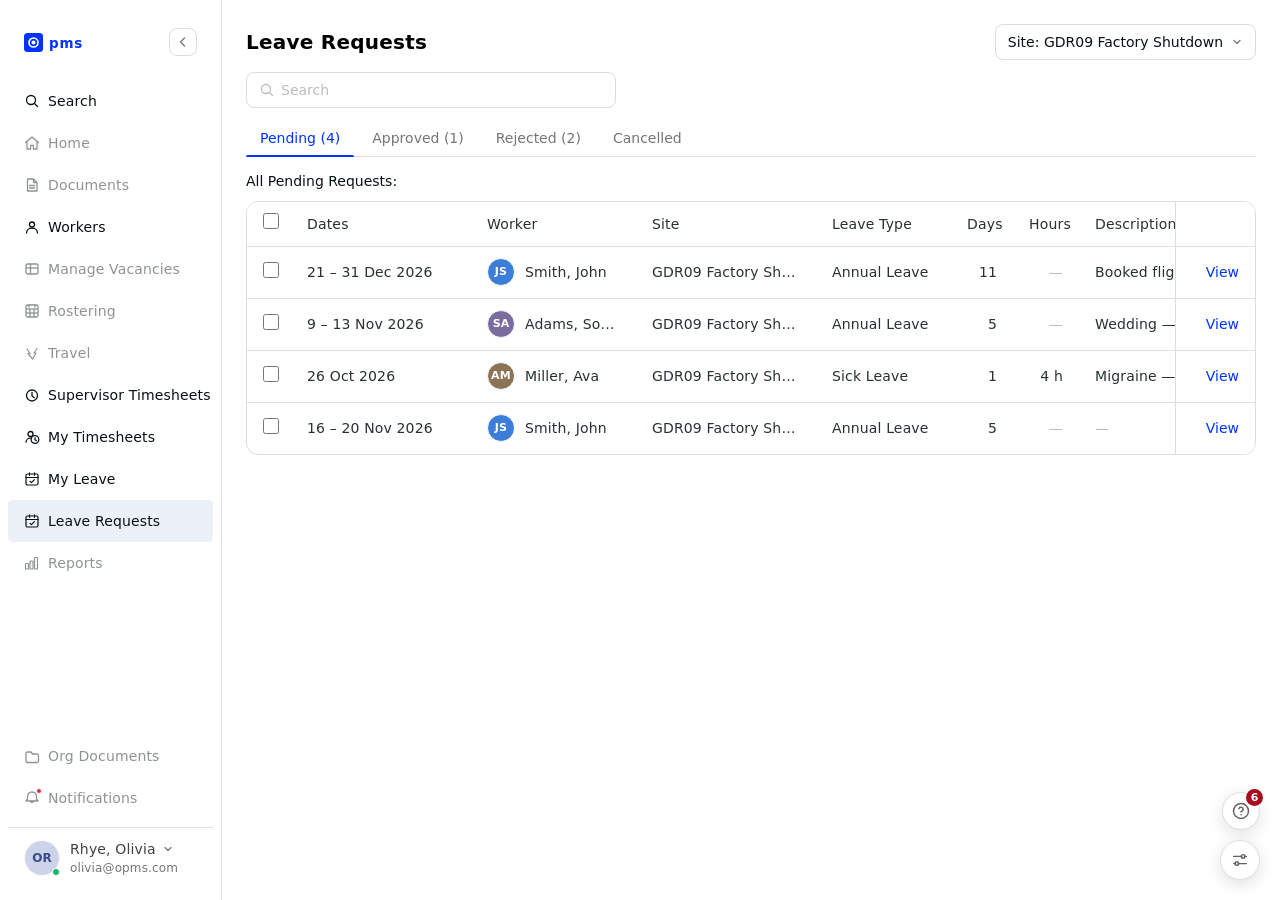
==== commit b74507b6: "Deploy the phone frame and the mobile week Co-Authored-By: Claude Opus 5 <noreply@anthropic.com>" ====
--- a/leave-requests.html
+++ b/leave-requests.html
@@ -643,7 +643,7 @@
   var APPROVERS = ['Okafor, Grace', 'Halloran, Tom', 'Nair, Priya', 'Webb, Marcus', 'Rhye, Olivia'];
 
   var WORKERS = [
-    { name: 'Sith, John',    colour: '#3b7dd8' },
+    { name: 'Smith, John',    colour: '#3b7dd8' },
     { name: 'Stone, Emma',   colour: '#c4845c' },
     { name: 'Adams, Sophia', colour: '#7b6c9e' },
     { name: 'Brown, Olivia', colour: '#4a9b6f' },
@@ -720,7 +720,7 @@
      is whole days by definition, and someone wanting two half-days
      raises two requests — which is how the client's own payroll works. */
   var REQUESTS = [
-    { id: 1,  who: 'Sith, John',    site: 'GDR09 Factory Shutdown',   type: 'Annual Leave',   from: '2026-12-21', to: '2026-12-31', hours: null, approver: 'Okafor, Grace', made: '2026-10-14', why: 'Booked flights to Perth over Christmas.', doc: null, state: 'pending' },
+    { id: 1,  who: 'Smith, John',    site: 'GDR09 Factory Shutdown',   type: 'Annual Leave',   from: '2026-12-21', to: '2026-12-31', hours: null, approver: 'Okafor, Grace', made: '2026-10-14', why: 'Booked flights to Perth over Christmas.', doc: null, state: 'pending' },
     { id: 2,  who: 'Stone, Emma',   site: 'MMA VIGILANT ROV',         type: 'Sick Leave',     from: '2026-10-27', to: '2026-10-29', hours: null, approver: 'Nair, Priya',   made: '2026-10-26', why: 'Flu \u2014 certificate attached.', doc: 'Medical Certificate', state: 'pending' },
     { id: 3,  who: 'Adams, Sophia', site: 'GDR09 Factory Shutdown',   type: 'Annual Leave',   from: '2026-11-09', to: '2026-11-13', hours: null, approver: 'Halloran, Tom', made: '2026-10-20', why: 'Wedding \u2014 invitation attached.', doc: 'Invitation', state: 'pending' },
     { id: 4,  who: 'Brown, Olivia', site: 'SA BHP OLYMPIC DAM',       type: 'Parental Leave', from: '2027-01-11', to: '2027-04-02', hours: null, approver: 'Webb, Marcus',  made: '2026-10-02', why: 'First child, due early January.', doc: 'Birth Certificate', state: 'pending' },
@@ -728,7 +728,7 @@
     { id: 6,  who: 'Baker, Liam',   site: 'MMA VIGILANT \u2013 360',    type: 'Annual Leave',   from: '2026-11-23', to: '2026-11-27', hours: null, approver: 'Okafor, Grace', made: '2026-10-25', why: '', doc: null, state: 'pending' },
     { id: 7,  who: 'Davis, Noah',   site: 'SA BHP OLYMPIC DAM',       type: 'Unpaid Leave',   from: '2026-10-29', to: '2026-10-30', hours: null, approver: 'Webb, Marcus',  made: '2026-10-26', why: 'Family funeral interstate.', doc: null, state: 'pending' },
     { id: 8,  who: 'Miller, Ava',   site: 'GDR09 Factory Shutdown',   type: 'Sick Leave',     from: '2026-10-26', to: '2026-10-26', hours: 4,    approver: 'Halloran, Tom', made: '2026-10-26', why: 'Migraine \u2014 went home after the crib break.', doc: 'Medical Certificate', state: 'pending' },
-    { id: 9,  who: 'Sith, John',    site: 'GDR09 Factory Shutdown',   type: 'Annual Leave',   from: '2026-11-16', to: '2026-11-20', hours: null, approver: 'Okafor, Grace', made: '2026-10-19', why: '', doc: null, state: 'pending' },
+    { id: 9,  who: 'Smith, John',    site: 'GDR09 Factory Shutdown',   type: 'Annual Leave',   from: '2026-11-16', to: '2026-11-20', hours: null, approver: 'Okafor, Grace', made: '2026-10-19', why: '', doc: null, state: 'pending' },
     { id: 10, who: 'Stone, Emma',   site: 'MMA VIGILANT ROV',         type: 'Annual Leave',   from: '2027-02-01', to: '2027-02-12', hours: null, approver: 'Nair, Priya',   made: '2026-10-23', why: 'Wedding and honeymoon.', doc: null, state: 'pending' },
 
     /* Two more of Emma's, close enough to the October one to land in the
@@ -745,7 +745,7 @@
     { id: 18, who: 'Baker, Liam',   site: 'MMA VIGILANT \u2013 360',    type: 'Sick Leave',     from: '2026-10-20', to: '2026-10-20', hours: 3,    approver: 'Okafor, Grace', made: '2026-10-20', why: 'Specialist appointment.', doc: null, state: 'approved' },
 
     { id: 15, who: 'Adams, Sophia', site: 'GDR09 Factory Shutdown',   type: 'Annual Leave',   from: '2026-10-05', to: '2026-10-23', hours: null, approver: 'Halloran, Tom', made: '2026-09-15', why: 'Three weeks over the shutdown.', doc: null, state: 'rejected' },
-    { id: 16, who: 'Sith, John',    site: 'GDR09 Factory Shutdown',   type: 'Unpaid Leave',   from: '2026-09-14', to: '2026-09-18', hours: null, approver: 'Okafor, Grace', made: '2026-09-10', why: '', doc: null, state: 'rejected' },
+    { id: 16, who: 'Smith, John',    site: 'GDR09 Factory Shutdown',   type: 'Unpaid Leave',   from: '2026-09-14', to: '2026-09-18', hours: null, approver: 'Okafor, Grace', made: '2026-09-10', why: '', doc: null, state: 'rejected' },
 
     { id: 17, who: 'Stone, Emma',   site: 'MMA VIGILANT ROV',         type: 'Annual Leave',   from: '2026-10-19', to: '2026-10-23', hours: null, approver: 'Nair, Priya',   made: '2026-09-20', why: 'No longer needed.', doc: null, state: 'cancelled' }
   ];
@@ -755,7 +755,7 @@
      per worker rather than a single shift: a project, the shift within
      it, and the pattern of days it runs. */
   var ROSTER = {
-    'Sith, John': [
+    'Smith, John': [
       { project: 'GDR09 Factory Shutdown', work: 'Boilermaker', shift: 'Day Shift', kind: 'day',
         from: '2026-11-30', to: '2027-01-15', pattern: 'weekdays' },
       { project: 'GDR12 Tank Farm Shutdown', work: 'Mechanical Fitter', shift: 'Day Shift', kind: 'day',
--- a/assets/shell.css
+++ b/assets/shell.css
@@ -643,3 +643,34 @@
 .structure-switch button:hover { background: var(--grey-100); }
 .structure-switch button.on { background: var(--bg-blue-light); color: var(--primary); }
 body.shell-mobile .structure-switch { display: none; }
+
+/* ─── The phone, when the dock asks for one ────────────────────────────
+   Picking Mobile used to do nothing but narrow the layout, so a phone
+   screen was drawn across a 27-inch monitor and nobody could tell what
+   it would really look like. Now it is drawn in a phone.
+
+   The frame carries a transform, which is what makes every fixed-
+   position thing inside it — sheets, popovers, the top bar — position
+   against the phone instead of the window. */
+body.force-mobile { background: #161a22; overflow: hidden; }
+#device-frame {
+  position: fixed; top: 50%; left: 50%;
+  width: 390px; height: 844px;
+  transform: translate(-50%, -50%);
+  transform-origin: center center;
+  background: var(--white);
+  border-radius: 40px;
+  box-shadow: 0 0 0 11px #0a0d13, 0 0 0 13px #2b313d, 0 30px 70px rgba(0, 0, 0, 0.5);
+  overflow: hidden;
+  isolation: isolate;
+}
+/* Inside the frame, full height means the phone's, not the window's. */
+#device-frame .page { min-height: 100%; height: 100%; }
+#device-frame .content { overflow-y: auto; -webkit-overflow-scrolling: touch; }
+/* The notch, so the thing reads as a phone at a glance. */
+#device-frame::before {
+  content: ''; position: absolute; z-index: 9999; top: 9px; left: 50%;
+  width: 112px; height: 26px; border-radius: 14px;
+  background: #0a0d13; transform: translateX(-50%); pointer-events: none;
+}
+body.force-mobile .shell-topbar { padding-top: 34px; }
